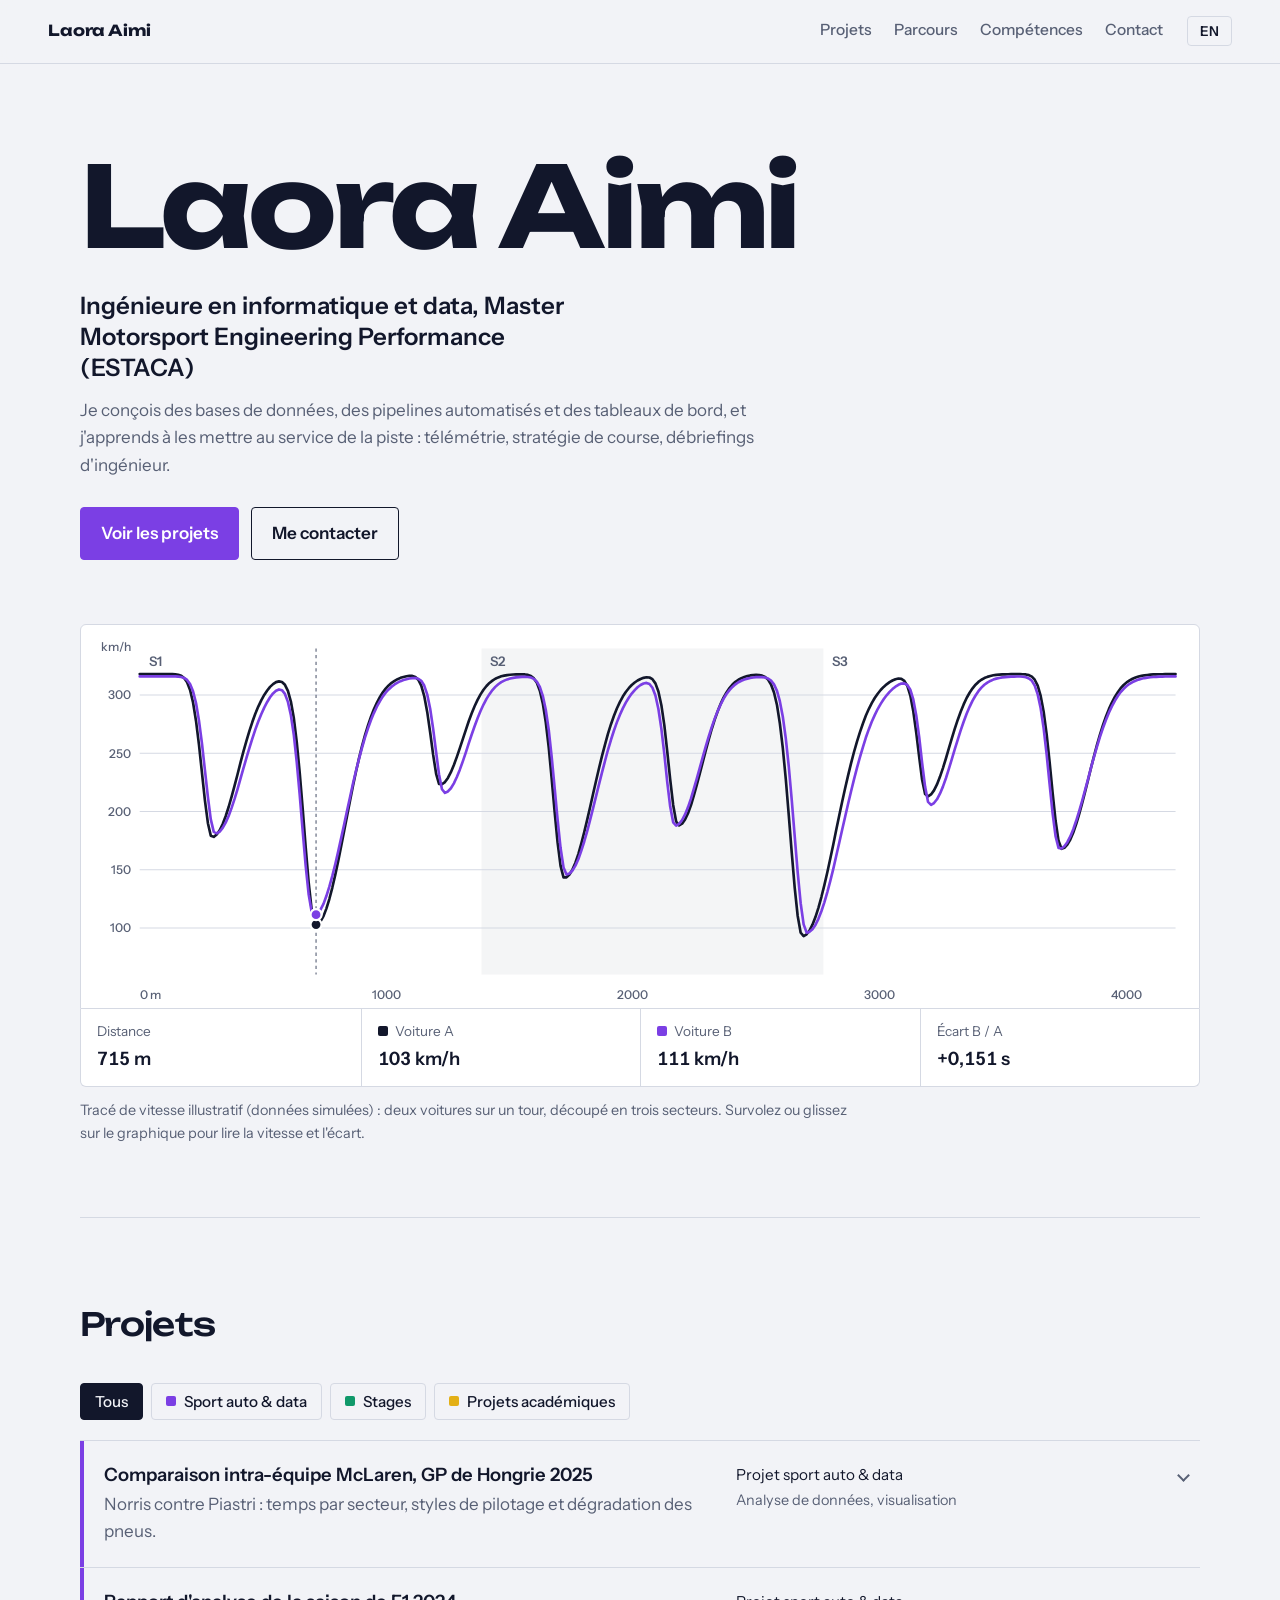
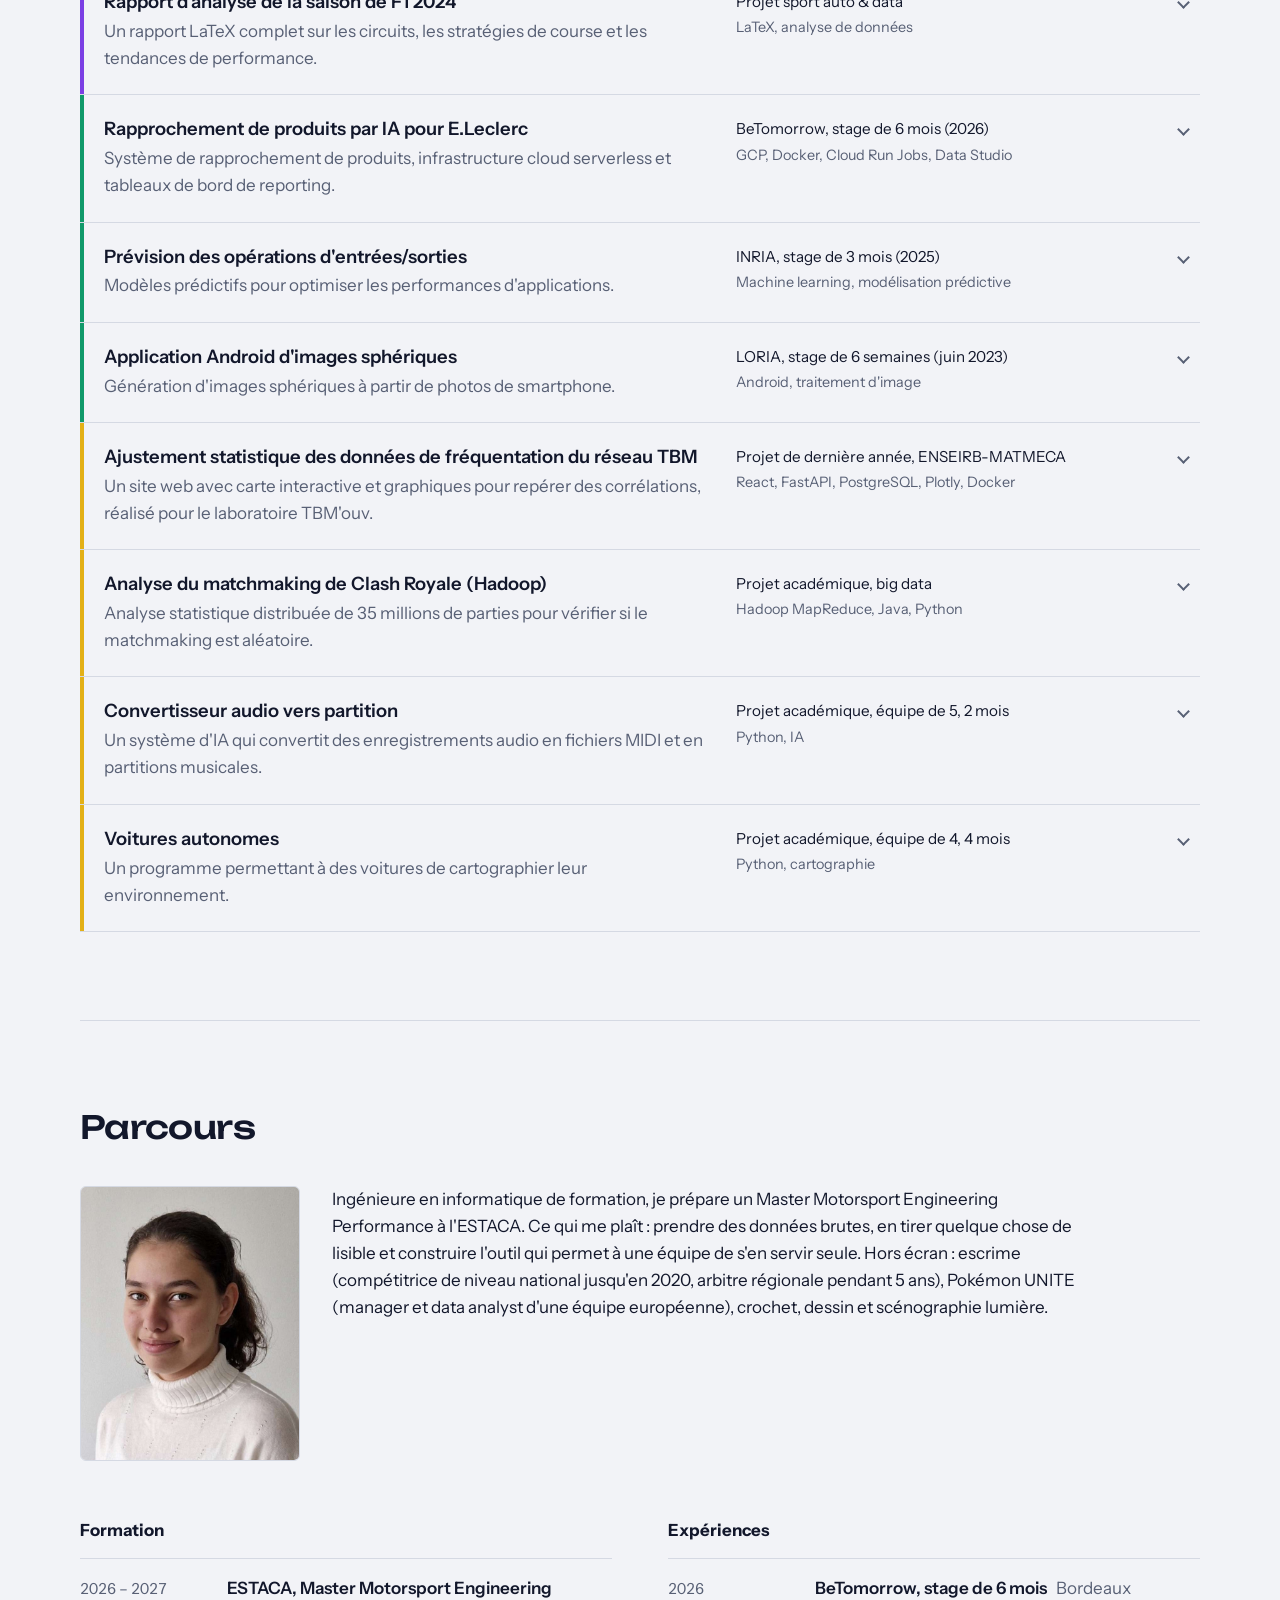
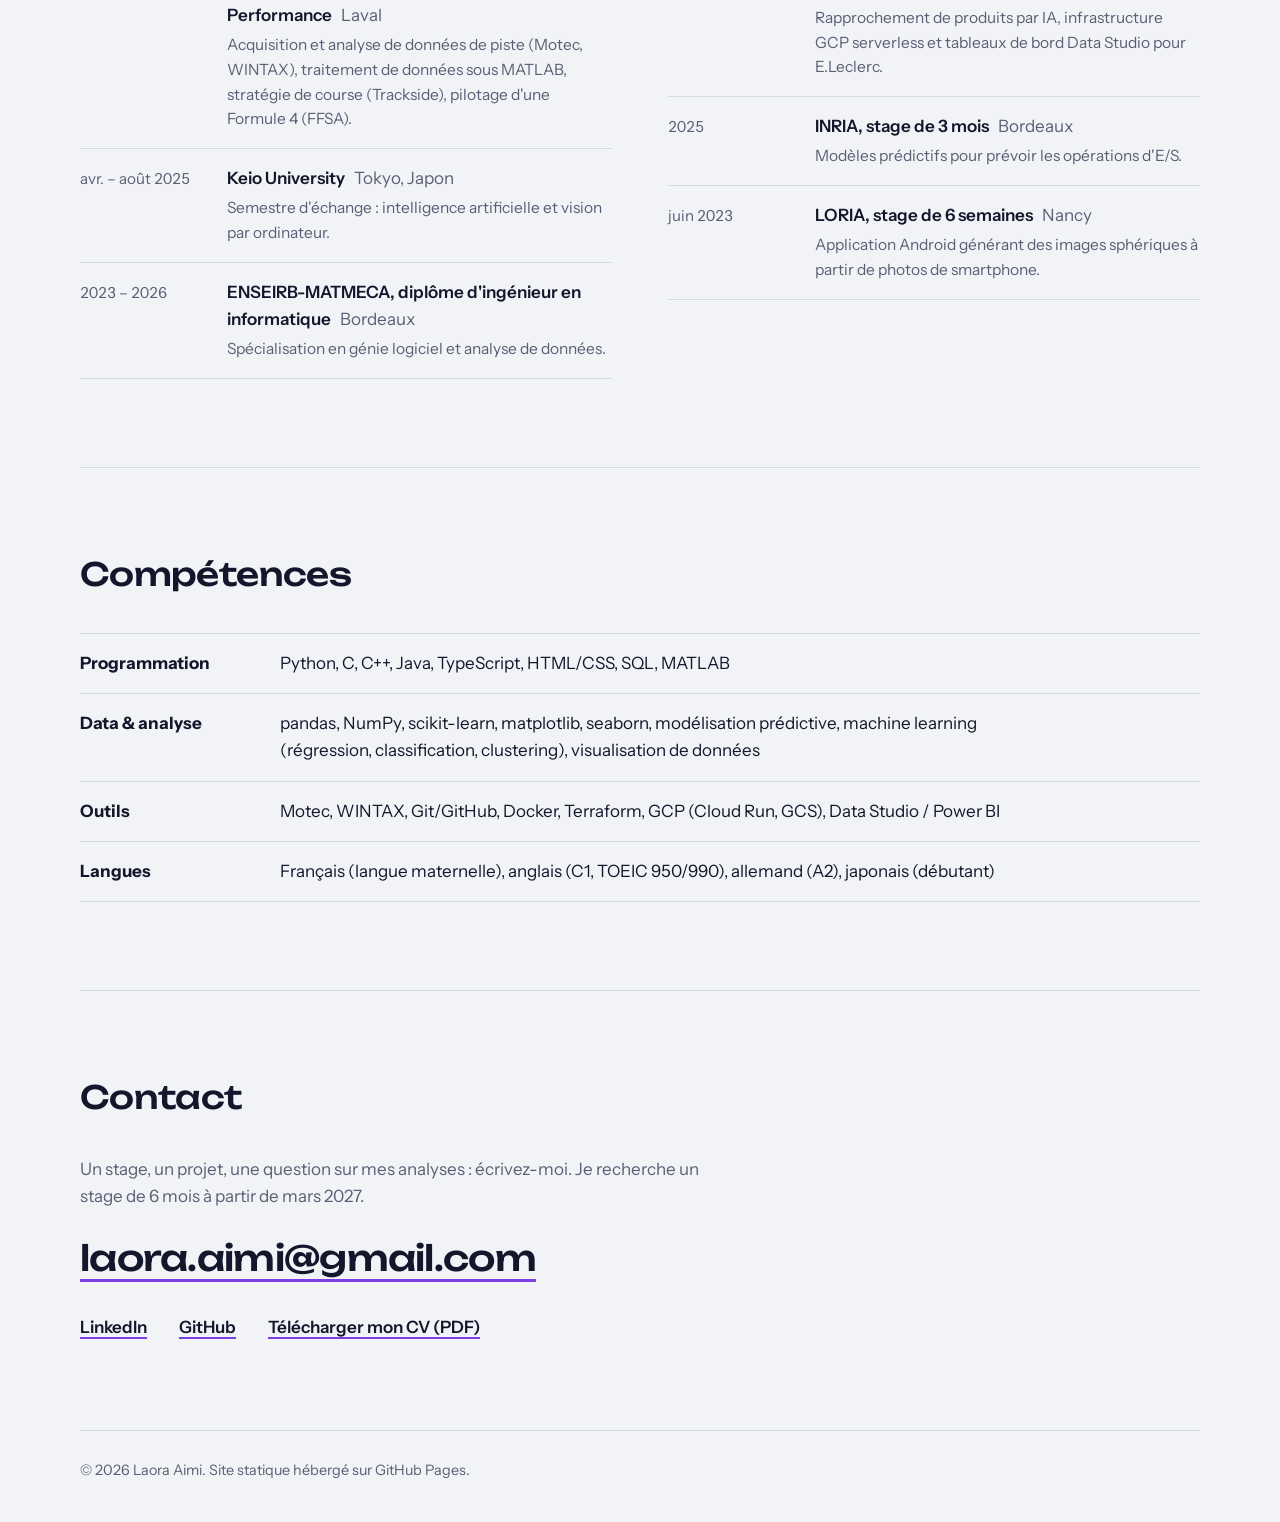
==== index.html @ 5597dd6e "initial commit" ====
<!DOCTYPE html>
<html lang="fr">
<head>
  <meta charset="utf-8">
  <meta name="viewport" content="width=device-width, initial-scale=1">
  <title>Laora Aimi | Portfolio</title>
  <meta name="description" content="Portfolio de Laora Aimi, ingénieure en informatique et data, Master Motorsport Engineering Performance à l'ESTACA.">
  <meta name="color-scheme" content="light dark">
  <link rel="icon" href="data:image/svg+xml,%3Csvg xmlns='http://www.w3.org/2000/svg' viewBox='0 0 64 64'%3E%3Crect width='64' height='64' fill='%237B3FE4'/%3E%3Cpath d='M8 44 L22 44 L30 20 L42 50 L56 18' fill='none' stroke='white' stroke-width='6' stroke-linejoin='round' stroke-linecap='round'/%3E%3C/svg%3E">
  <link rel="preconnect" href="https://fonts.googleapis.com">
  <link rel="preconnect" href="https://fonts.gstatic.com" crossorigin>
  <link href="https://fonts.googleapis.com/css2?family=Instrument+Sans:wght@400;500;600;700&family=Unbounded:wght@500;700&display=swap" rel="stylesheet">
  <link rel="stylesheet" href="style.css">
</head>
<body id="top">
  <a class="skip" href="#projets" data-en="Skip to projects">Aller aux projets</a>

  <header class="bar">
    <a class="brand" href="#top">Laora Aimi</a>
    <nav aria-label="Navigation principale">
      <a href="#projets" data-en="Projects">Projets</a>
      <a href="#parcours" data-en="Background">Parcours</a>
      <a href="#competences" data-en="Skills">Compétences</a>
      <a href="#contact">Contact</a>
    </nav>
    <button class="lang" id="lang" type="button" aria-label="Switch to English">EN</button>
  </header>

  <main>
    <!-- ================= HERO ================= -->
    <section class="hero wrap">
      <h1>Laora Aimi</h1>
      <p class="role"
         data-en="Computer science and data engineer, MSc Motorsport Engineering Performance (ESTACA)">Ingénieure en informatique et data, Master Motorsport Engineering Performance (ESTACA)</p>
      <p class="lead"
         data-en="I build databases, automated pipelines and dashboards, and I'm learning to put them to work trackside: telemetry, race strategy, engineering debriefs.">Je conçois des bases de données, des pipelines automatisés et des tableaux de bord, et j'apprends à les mettre au service de la piste : télémétrie, stratégie de course, débriefings d'ingénieur.</p>
      <p class="actions">
        <a class="btn primary" href="#projets" data-en="See projects">Voir les projets</a>
        <a class="btn" href="#contact" data-en="Get in touch">Me contacter</a>
      </p>

      <figure class="trace">
        <div class="trace-frame" id="trace" aria-hidden="true"></div>
        <p class="sr-only"
           data-en="Illustrative chart of the speed of two cars over one lap, with simulated data.">Graphique illustratif de la vitesse de deux voitures sur un tour, avec des données simulées.</p>
        <div class="readout" id="readout">
          <div><span class="k" data-en="Distance">Distance</span><span class="v" id="r-dist">–</span></div>
          <div><span class="k"><i class="sw a"></i><span data-en="Car A">Voiture A</span></span><span class="v" id="r-a">–</span></div>
          <div><span class="k"><i class="sw b"></i><span data-en="Car B">Voiture B</span></span><span class="v" id="r-b">–</span></div>
          <div><span class="k" data-en="Gap B to A">Écart B / A</span><span class="v" id="r-d">–</span></div>
        </div>
        <figcaption
          data-en="Illustrative speed trace (simulated data): two cars over one lap, split into three sectors. Hover or drag across the chart to read speed and gap.">Tracé de vitesse illustratif (données simulées) : deux voitures sur un tour, découpé en trois secteurs. Survolez ou glissez sur le graphique pour lire la vitesse et l'écart.</figcaption>
      </figure>
    </section>

    <!-- ================= PROJETS ================= -->
    <section class="sec wrap" id="projets">
      <h2 data-en="Projects">Projets</h2>

      <div class="filters" role="group" aria-label="Filtrer les projets">
        <button type="button" class="chip" data-filter="all" aria-pressed="true" data-en="All">Tous</button>
        <button type="button" class="chip" data-filter="motorsport" aria-pressed="false" style="--cat:var(--purple)"><i class="sw"></i><span data-en="Motorsport &amp; data">Sport auto &amp; data</span></button>
        <button type="button" class="chip" data-filter="pro" aria-pressed="false" style="--cat:var(--green)"><i class="sw"></i><span data-en="Internships">Stages</span></button>
        <button type="button" class="chip" data-filter="academic" aria-pressed="false" style="--cat:var(--yellow)"><i class="sw"></i><span data-en="Academic projects">Projets académiques</span></button>
      </div>

      <div class="projects" id="projects">

        <!-- Sport auto & data -->
        <details class="proj" data-cat="motorsport">
          <summary>
            <span class="main">
              <strong data-en="McLaren intra-team comparison, 2025 Hungarian GP">Comparaison intra-équipe McLaren, GP de Hongrie 2025</strong>
              <span class="blurb" data-en="Norris vs Piastri: sector times, driving styles and tyre degradation.">Norris contre Piastri : temps par secteur, styles de pilotage et dégradation des pneus.</span>
            </span>
            <span class="meta">
              <span data-en="Motorsport &amp; data project">Projet sport auto &amp; data</span>
              <span class="tags" data-en="Data analysis, visualisation">Analyse de données, visualisation</span>
            </span>
          </summary>
          <div class="detail">
            <ul>
              <li data-en="Stint modelling.">Modélisation des relais (stints).</li>
              <li data-en="Strategy visualisations in the style of an engineering debrief.">Visualisations stratégiques dans le style d'un débriefing d'ingénieurs.</li>
            </ul>
          </div>
        </details>

        <details class="proj" data-cat="motorsport">
          <summary>
            <span class="main">
              <strong data-en="2024 Formula 1 season analysis report">Rapport d'analyse de la saison de F1 2024</strong>
              <span class="blurb" data-en="A full LaTeX report on circuits, race strategies and performance trends.">Un rapport LaTeX complet sur les circuits, les stratégies de course et les tendances de performance.</span>
            </span>
            <span class="meta">
              <span data-en="Motorsport &amp; data project">Projet sport auto &amp; data</span>
              <span class="tags">LaTeX<span data-en=", data analysis">, analyse de données</span></span>
            </span>
          </summary>
          <div class="detail">
            <ul>
              <li data-en="Circuit analysis, race strategies and performance trends.">Analyse des circuits, stratégies de course et tendances de performance.</li>
              <li data-en="Professional formatting and consistent data presentation.">Mise en forme professionnelle et présentation homogène des données.</li>
            </ul>
            <p><a class="link" href="https://github.com/Laoraa/F1_Data_Analysis" target="_blank" rel="noopener" data-en="View the GitHub repository">Voir le dépôt GitHub</a></p>
          </div>
        </details>

        <!-- Stages -->
        <details class="proj" data-cat="pro">
          <summary>
            <span class="main">
              <strong data-en="AI product matching for E.Leclerc">Rapprochement de produits par IA pour E.Leclerc</strong>
              <span class="blurb" data-en="Product matching system, serverless cloud infrastructure and reporting dashboards.">Système de rapprochement de produits, infrastructure cloud serverless et tableaux de bord de reporting.</span>
            </span>
            <span class="meta">
              <span data-en="BeTomorrow, 6-month internship (2026)">BeTomorrow, stage de 6 mois (2026)</span>
              <span class="tags">GCP, Docker, Cloud Run Jobs, Data Studio</span>
            </span>
          </summary>
          <div class="detail">
            <ul>
              <li data-en="Development of an AI-powered product matching system.">Développement d'un système de rapprochement de produits par IA.</li>
              <li data-en="Serverless infrastructure on GCP (Docker, Cloud Run Jobs) giving the client full autonomy.">Infrastructure serverless sur GCP (Docker, Cloud Run Jobs) offrant au client une autonomie complète.</li>
              <li data-en="Interactive Data Studio dashboards for client reporting.">Tableaux de bord Data Studio interactifs pour le reporting client.</li>
            </ul>
          </div>
        </details>

        <details class="proj" data-cat="pro">
          <summary>
            <span class="main">
              <strong data-en="I/O operations forecasting">Prévision des opérations d'entrées/sorties</strong>
              <span class="blurb" data-en="Predictive models to optimise application performance.">Modèles prédictifs pour optimiser les performances d'applications.</span>
            </span>
            <span class="meta">
              <span data-en="INRIA, 3-month internship (2025)">INRIA, stage de 3 mois (2025)</span>
              <span class="tags" data-en="Machine learning, predictive modelling">Machine learning, modélisation prédictive</span>
            </span>
          </summary>
          <div class="detail">
            <ul>
              <li data-en="Predictive models forecasting the I/O operations of applications.">Modèles prédictifs anticipant les opérations d'E/S des applications.</li>
              <li data-en="Better prediction accuracy and application efficiency.">Amélioration de la précision des prédictions et de l'efficacité des applications.</li>
            </ul>
          </div>
        </details>

        <details class="proj" data-cat="pro">
          <summary>
            <span class="main">
              <strong data-en="Android app for spherical images">Application Android d'images sphériques</strong>
              <span class="blurb" data-en="Generating spherical images from smartphone photos.">Génération d'images sphériques à partir de photos de smartphone.</span>
            </span>
            <span class="meta">
              <span data-en="LORIA, 6-week internship (June 2023)">LORIA, stage de 6 semaines (juin 2023)</span>
              <span class="tags" data-en="Android, image processing">Android, traitement d'image</span>
            </span>
          </summary>
          <div class="detail">
            <ul>
              <li data-en="Image processing and mobile UI design.">Traitement d'image et conception de l'interface mobile.</li>
            </ul>
          </div>
        </details>

        <!-- Projets académiques -->
        <details class="proj" data-cat="academic">
          <summary>
            <span class="main">
              <strong data-en="Statistical adjustment of TBM ridership data">Ajustement statistique des données de fréquentation du réseau TBM</strong>
              <span class="blurb" data-en="A website with an interactive map and charts to spot correlations, built for the TBM'ouv lab.">Un site web avec carte interactive et graphiques pour repérer des corrélations, réalisé pour le laboratoire TBM'ouv.</span>
            </span>
            <span class="meta">
              <span data-en="Final-year project, ENSEIRB-MATMECA">Projet de dernière année, ENSEIRB-MATMECA</span>
              <span class="tags" data-en="React, FastAPI, PostgreSQL, Plotly, Docker">React, FastAPI, PostgreSQL, Plotly, Docker</span>
            </span>
          </summary>
          <div class="detail">
            <ul>
              <li data-en="Statistical adjustment of the ridership data of the TBM network.">Ajustement statistique des données de fréquentation du réseau TBM.</li>
              <li data-en="Website with an interactive map and charts to identify correlations.">Site web avec carte interactive et graphiques pour identifier des corrélations.</li>
              <li data-en="Project carried out for the TBM'ouv lab.">Projet réalisé pour le laboratoire TBM'ouv.</li>
            </ul>
            <p><a class="link" href="tbmouv.html" data-en="Read the case study, with slides and screenshots">Lire l'étude de cas, avec diapositives et captures d'écran</a></p>
          </div>
        </details>

        <details class="proj" data-cat="academic">
          <summary>
            <span class="main">
              <strong data-en="Clash Royale matchmaking analysis (Hadoop)">Analyse du matchmaking de Clash Royale (Hadoop)</strong>
              <span class="blurb" data-en="Distributed statistical analysis of 35 million games to check whether matchmaking is random.">Analyse statistique distribuée de 35 millions de parties pour vérifier si le matchmaking est aléatoire.</span>
            </span>
            <span class="meta">
              <span data-en="Academic project, big data">Projet académique, big data</span>
              <span class="tags">Hadoop MapReduce, Java, Python</span>
            </span>
          </summary>
          <div class="detail">
            <ul>
              <li data-en="Observed frequencies compared with theoretical ones, to test the randomness of matchmaking.">Comparaison des fréquences observées et théoriques pour tester le caractère aléatoire du matchmaking.</li>
              <li data-en="Hadoop MapReduce jobs written in Java and run on a cluster.">Traitements Hadoop MapReduce écrits en Java et exécutés sur un cluster.</li>
              <li data-en="Python scripts for the analysis and visualisations, and benchmarks on datasets from 100,000 to 35 million games.">Scripts Python pour l'analyse et les visualisations, et benchmarks sur des jeux de données de 100 000 à 35 millions de parties.</li>
            </ul>
            <p><a class="link" href="https://github.com/jules-maulard/clash-royale-analytics" target="_blank" rel="noopener" data-en="View the GitHub repository">Voir le dépôt GitHub</a></p>
          </div>
        </details>

        <details class="proj" data-cat="academic">
          <summary>
            <span class="main">
              <strong data-en="Audio-to-score converter">Convertisseur audio vers partition</strong>
              <span class="blurb" data-en="An AI system turning audio recordings into MIDI files and musical scores.">Un système d'IA qui convertit des enregistrements audio en fichiers MIDI et en partitions musicales.</span>
            </span>
            <span class="meta">
              <span data-en="Academic project, team of 5, 2 months">Projet académique, équipe de 5, 2 mois</span>
              <span class="tags" data-en="Python, AI">Python, IA</span>
            </span>
          </summary>
          <div class="detail">
            <ul>
              <li data-en="Developed in Python within a team of 5.">Développé en Python au sein d'une équipe de 5.</li>
            </ul>
            <p><a class="link" href="https://github.com/ClutchKoenig/Keio_Music_Transcription" target="_blank" rel="noopener" data-en="View the GitHub repository">Voir le dépôt GitHub</a></p>
          </div>
        </details>

        <details class="proj" data-cat="academic">
          <summary>
            <span class="main">
              <strong data-en="Autonomous cars">Voitures autonomes</strong>
              <span class="blurb" data-en="A program that lets cars map their environment.">Un programme permettant à des voitures de cartographier leur environnement.</span>
            </span>
            <span class="meta">
              <span data-en="Academic project, team of 4, 4 months">Projet académique, équipe de 4, 4 mois</span>
              <span class="tags" data-en="Python, mapping">Python, cartographie</span>
            </span>
          </summary>
          <div class="detail">
            <ul>
              <li data-en="Project manager for a team of 4.">Cheffe de projet d'une équipe de 4.</li>
              <li data-en="Developed in Python.">Développé en Python.</li>
            </ul>
          </div>
        </details>
      </div>
    </section>

    <!-- ================= PARCOURS ================= -->
    <section class="sec wrap" id="parcours">
      <h2 data-en="Background">Parcours</h2>

      <div class="about">
        <figure class="portrait">
          <img src="assets/photo.jpg" alt="Portrait de Laora Aimi" width="320" height="400" onerror="this.closest('figure').hidden=true">
        </figure>
        <p data-en="I trained as a computer science engineer and I'm now preparing an MSc in Motorsport Engineering Performance at ESTACA. What I enjoy: taking raw data, turning it into something readable, and building the tool that lets a team use it on its own. Away from the screen: fencing (national-level competitor until 2020, regional referee for 5 years), Pokémon UNITE (manager and data analyst of a European team), crochet, drawing and lighting design.">Ingénieure en informatique de formation, je prépare un Master Motorsport Engineering Performance à l'ESTACA. Ce qui me plaît : prendre des données brutes, en tirer quelque chose de lisible et construire l'outil qui permet à une équipe de s'en servir seule. Hors écran : escrime (compétitrice de niveau national jusqu'en 2020, arbitre régionale pendant 5 ans), Pokémon UNITE (manager et data analyst d'une équipe européenne), crochet, dessin et scénographie lumière.</p>
      </div>

      <div class="cols">
        <div>
          <h3 data-en="Education">Formation</h3>
          <ol class="timeline">
            <li>
              <span class="when">2026 – 2027</span>
              <div>
                <strong data-en="ESTACA, MSc Motorsport Engineering Performance">ESTACA, Master Motorsport Engineering Performance</strong>
                <span class="where">Laval</span>
                <p data-en="Track data acquisition and analysis (Motec, WINTAX), data processing in MATLAB, race strategy (Trackside), driving a Formula 4 (FFSA).">Acquisition et analyse de données de piste (Motec, WINTAX), traitement de données sous MATLAB, stratégie de course (Trackside), pilotage d'une Formule 4 (FFSA).</p>
              </div>
            </li>
            <li>
              <span class="when" data-en="Apr – Aug 2025">avr. – août 2025</span>
              <div>
                <strong>Keio University</strong>
                <span class="where" data-en="Tokyo, Japan">Tokyo, Japon</span>
                <p data-en="Exchange semester: machine intelligence and computer vision.">Semestre d'échange : intelligence artificielle et vision par ordinateur.</p>
              </div>
            </li>
            <li>
              <span class="when">2023 – 2026</span>
              <div>
                <strong data-en="ENSEIRB-MATMECA, engineering degree in computer science">ENSEIRB-MATMECA, diplôme d'ingénieur en informatique</strong>
                <span class="where">Bordeaux</span>
                <p data-en="Specialisation in software engineering and data analysis.">Spécialisation en génie logiciel et analyse de données.</p>
              </div>
            </li>
          </ol>
        </div>

        <div>
          <h3 data-en="Experience">Expériences</h3>
          <ol class="timeline">
            <li>
              <span class="when">2026</span>
              <div>
                <strong data-en="BeTomorrow, 6-month internship">BeTomorrow, stage de 6 mois</strong>
                <span class="where">Bordeaux</span>
                <p data-en="AI product matching, serverless GCP infrastructure and Data Studio dashboards for E.Leclerc.">Rapprochement de produits par IA, infrastructure GCP serverless et tableaux de bord Data Studio pour E.Leclerc.</p>
              </div>
            </li>
            <li>
              <span class="when">2025</span>
              <div>
                <strong data-en="INRIA, 3-month internship">INRIA, stage de 3 mois</strong>
                <span class="where">Bordeaux</span>
                <p data-en="Predictive models to forecast I/O operations.">Modèles prédictifs pour prévoir les opérations d'E/S.</p>
              </div>
            </li>
            <li>
              <span class="when" data-en="June 2023">juin 2023</span>
              <div>
                <strong data-en="LORIA, 6-week internship">LORIA, stage de 6 semaines</strong>
                <span class="where">Nancy</span>
                <p data-en="Android app generating spherical images from smartphone photos.">Application Android générant des images sphériques à partir de photos de smartphone.</p>
              </div>
            </li>
          </ol>
        </div>
      </div>
    </section>

    <!-- ================= COMPÉTENCES ================= -->
    <section class="sec wrap" id="competences">
      <h2 data-en="Skills">Compétences</h2>
      <dl class="specs">
        <div>
          <dt data-en="Programming">Programmation</dt>
          <dd>Python, C, C++, Java, TypeScript, HTML/CSS, SQL, MATLAB</dd>
        </div>
        <div>
          <dt data-en="Data &amp; analysis">Data &amp; analyse</dt>
          <dd data-en="pandas, NumPy, scikit-learn, matplotlib, seaborn, predictive modelling, machine learning (regression, classification, clustering), data visualisation">pandas, NumPy, scikit-learn, matplotlib, seaborn, modélisation prédictive, machine learning (régression, classification, clustering), visualisation de données</dd>
        </div>
        <div>
          <dt data-en="Tools">Outils</dt>
          <dd>Motec, WINTAX, Git/GitHub, Docker, Terraform, GCP (Cloud Run, GCS), Data Studio / Power BI</dd>
        </div>
        <div>
          <dt data-en="Languages">Langues</dt>
          <dd data-en="French (native), English (C1, TOEIC 950/990), German (A2), Japanese (beginner)">Français (langue maternelle), anglais (C1, TOEIC 950/990), allemand (A2), japonais (débutant)</dd>
        </div>
      </dl>
    </section>

    <!-- ================= CONTACT ================= -->
    <section class="sec wrap contact" id="contact">
      <h2>Contact</h2>
      <p class="contact-lead"
         data-en="An internship, a project, a question about my analyses: write to me. I'm looking for a 6-month internship starting March 2027.">Un stage, un projet, une question sur mes analyses : écrivez-moi. Je recherche un stage de 6 mois à partir de mars 2027.</p>
      <p><a class="mail" href="mailto:laora.aimi@gmail.com">laora.aimi@gmail.com</a></p>
      <ul class="links">
        <li><a class="link" href="https://linkedin.com/in/laora-aimi" target="_blank" rel="noopener">LinkedIn</a></li>
        <li><a class="link" href="https://github.com/Laoraa" target="_blank" rel="noopener">GitHub</a></li>
        <li><a class="link" href="assets/CV_Laora_Aimi.pdf" data-en="Download my CV (PDF)">Télécharger mon CV (PDF)</a></li>
      </ul>
    </section>
  </main>

  <footer class="wrap foot">
    <span data-en="© 2026 Laora Aimi. Static site hosted on GitHub Pages.">© 2026 Laora Aimi. Site statique hébergé sur GitHub Pages.</span>
  </footer>

  <script src="script.js"></script>
</body>
</html>
---- style.css ----
/* ==========================================================
   Portfolio Laora Aimi
   Palette : papier technique froid + couleurs des écrans de chronométrage
   (violet = meilleur temps, vert = record personnel, jaune = secteur plus lent)
   ========================================================== */

:root {
  --bg: #F2F3F7;
  --surface: #FFFFFF;
  --ink: #12172B;
  --muted: #586075;
  --line: #D5D9E3;
  --purple: #7B3FE4;
  --green: #10996A;
  --yellow: #E3B016;
  --on-purple: #FFFFFF;
  --trace-a: #12172B;
  --trace-b: #7B3FE4;
  --sector-tint: rgba(18, 23, 43, 0.045);

  --display: "Unbounded", "Arial Black", system-ui, sans-serif;
  --body: "Instrument Sans", system-ui, -apple-system, "Segoe UI", Roboto, sans-serif;
}

@media (prefers-color-scheme: dark) {
  :root {
    --bg: #0F1322;
    --surface: #171C30;
    --ink: #EEF0F8;
    --muted: #A0A8C0;
    --line: #2B3252;
    --purple: #A98BFF;
    --green: #3DCB98;
    --yellow: #F0C43B;
    --on-purple: #0F1322;
    --trace-a: #EEF0F8;
    --trace-b: #A98BFF;
    --sector-tint: rgba(238, 240, 248, 0.05);
  }
}

*, *::before, *::after { box-sizing: border-box; }

html { scroll-padding-top: 76px; }
@media (prefers-reduced-motion: no-preference) {
  html { scroll-behavior: smooth; }
}

body {
  margin: 0;
  background: var(--bg);
  color: var(--ink);
  font-family: var(--body);
  font-size: 1.0625rem;
  line-height: 1.6;
  -webkit-font-smoothing: antialiased;
  text-rendering: optimizeLegibility;
}

h1, h2, h3, p, ul, ol, dl, dd, figure { margin: 0; padding: 0; }
ul, ol { list-style: none; }
a { color: inherit; }

:focus-visible {
  outline: 3px solid var(--purple);
  outline-offset: 3px;
  border-radius: 2px;
}

.wrap {
  width: min(1120px, 100% - clamp(40px, 10vw, 96px));
  margin-inline: auto;
}

.sr-only {
  position: absolute; width: 1px; height: 1px; padding: 0; margin: -1px;
  overflow: hidden; clip: rect(0, 0, 0, 0); white-space: nowrap; border: 0;
}

.skip {
  position: absolute; left: 12px; top: -60px; z-index: 20;
  background: var(--ink); color: var(--bg); padding: 10px 14px; border-radius: 4px;
}
.skip:focus { top: 12px; }

/* ---------- Barre du haut ---------- */
.bar {
  position: sticky; top: 0; z-index: 10;
  display: flex; align-items: center; gap: 24px;
  padding: 14px clamp(20px, 5vw, 48px);
  background: var(--bg);
  background: color-mix(in srgb, var(--bg) 90%, transparent);
  backdrop-filter: blur(8px);
  border-bottom: 1px solid var(--line);
}
.brand {
  font-family: var(--display); font-weight: 700; font-size: 0.95rem;
  text-decoration: none; letter-spacing: -0.01em; margin-right: auto;
}
.bar nav { display: flex; flex-wrap: wrap; gap: 4px 22px; }
.bar nav a {
  text-decoration: none; font-weight: 500; font-size: 0.97rem; color: var(--muted);
  padding: 4px 0; border-bottom: 2px solid transparent;
}
.bar nav a:hover { color: var(--ink); border-bottom-color: var(--purple); }
.lang {
  font: 600 0.85rem var(--body); color: var(--ink); background: transparent;
  border: 1px solid var(--line); border-radius: 4px; padding: 6px 12px; cursor: pointer;
}
.lang:hover { border-color: var(--purple); }

@media (max-width: 640px) {
  .bar { flex-wrap: wrap; gap: 8px 16px; }
  .bar nav { order: 3; width: 100%; }
}

/* ---------- Hero ---------- */
.hero { padding-block: clamp(40px, 8vw, 88px) clamp(40px, 6vw, 72px); }
.hero h1 {
  font-family: var(--display); font-weight: 700;
  font-size: clamp(2.7rem, 9.2vw, 7rem);
  line-height: 0.98; letter-spacing: -0.035em;
}
.role {
  margin-top: clamp(18px, 3vw, 28px);
  font-size: clamp(1.15rem, 2.4vw, 1.5rem); font-weight: 600; line-height: 1.3;
  max-width: 34ch;
}
.lead { margin-top: 14px; max-width: 62ch; color: var(--muted); }
.actions { margin-top: 28px; display: flex; flex-wrap: wrap; gap: 12px; }

.btn {
  display: inline-block; text-decoration: none; font-weight: 600;
  padding: 12px 20px; border-radius: 4px;
  border: 1.5px solid var(--ink); color: var(--ink);
}
.btn:hover { background: var(--ink); color: var(--bg); }
.btn.primary { background: var(--purple); border-color: var(--purple); color: var(--on-purple); }
.btn.primary:hover { filter: brightness(1.08); background: var(--purple); color: var(--on-purple); }

/* ---------- Télémétrie ---------- */
.trace { margin-top: clamp(36px, 6vw, 64px); }
.trace-frame {
  background: var(--surface);
  border: 1px solid var(--line);
  border-radius: 6px 6px 0 0;
  padding: 8px 8px 0;
}
.trace-frame svg {
  display: block; width: 100%; height: auto;
  touch-action: pan-y; cursor: crosshair;
}
.trace .grid { stroke: var(--line); stroke-width: 1; }
.trace .axis-text { fill: var(--muted); font: 500 11px var(--body); }
.trace .sector-text { fill: var(--muted); font: 600 12px var(--body); }
.trace .sector-bg { fill: var(--sector-tint); }
.trace .line { fill: none; stroke-width: 2.4; stroke-linejoin: round; stroke-linecap: round; }
.trace .line.a { stroke: var(--trace-a); }
.trace .line.b { stroke: var(--trace-b); }
.trace .cursor { stroke: var(--muted); stroke-width: 1; stroke-dasharray: 3 3; }
.trace .dot.a { fill: var(--trace-a); }
.trace .dot.b { fill: var(--trace-b); }
.trace .dot { stroke: var(--surface); stroke-width: 2; }

/* Tracé dessiné une seule fois au chargement */
.trace .line { stroke-dasharray: 1; stroke-dashoffset: 1; }
.trace.drawn .line { stroke-dashoffset: 0; transition: stroke-dashoffset 2.4s cubic-bezier(.5, 0, .2, 1); }
.trace.drawn .line.b { transition-delay: 0.25s; }
@media (prefers-reduced-motion: reduce) {
  .trace .line { stroke-dashoffset: 0; transition: none !important; }
}

.readout {
  display: grid; grid-template-columns: repeat(4, 1fr);
  background: var(--surface);
  border: 1px solid var(--line); border-top: 0;
  border-radius: 0 0 6px 6px;
}
.readout > div { padding: 12px 16px; display: flex; flex-direction: column; gap: 2px; }
.readout > div + div { border-left: 1px solid var(--line); }
.readout .k { font-size: 0.85rem; color: var(--muted); display: flex; align-items: center; gap: 7px; }
.readout .v { font-weight: 600; font-size: 1.15rem; font-variant-numeric: tabular-nums; }
.sw { display: inline-block; width: 10px; height: 10px; border-radius: 2px; flex: none; }
.sw.a { background: var(--trace-a); }
.sw.b { background: var(--trace-b); }
.trace figcaption { margin-top: 12px; font-size: 0.9rem; color: var(--muted); max-width: 78ch; }

@media (max-width: 640px) {
  .readout { grid-template-columns: 1fr 1fr; }
  .readout > div:nth-child(3) { border-left: 0; }
  .readout > div:nth-child(n+3) { border-top: 1px solid var(--line); }
}

/* ---------- Sections ---------- */
.sec { padding-block: clamp(48px, 7vw, 88px); border-top: 1px solid var(--line); }
h2 {
  font-family: var(--display); font-weight: 500;
  font-size: clamp(1.45rem, 3.2vw, 2rem); letter-spacing: -0.02em; line-height: 1.15;
  margin-bottom: clamp(24px, 4vw, 40px);
}
h3 { font-size: 1.05rem; font-weight: 700; margin-bottom: 14px; }

/* ---------- Projets (feuille de chronométrage) ---------- */
.filters { display: flex; flex-wrap: wrap; gap: 8px; margin-bottom: 20px; }
.chip {
  display: inline-flex; align-items: center; gap: 8px;
  font: 500 0.95rem var(--body); color: var(--ink);
  background: transparent; border: 1px solid var(--line); border-radius: 4px;
  padding: 8px 14px; cursor: pointer;
}
.chip .sw { background: var(--cat); }
.chip:hover { border-color: var(--ink); }
.chip[aria-pressed="true"] { background: var(--ink); color: var(--bg); border-color: var(--ink); }

.projects { border-bottom: 1px solid var(--line); }
.proj { position: relative; border-top: 1px solid var(--line); }
.proj::before { content: ""; position: absolute; inset: 0 auto 0 0; width: 4px; background: var(--cat); }
.proj[data-cat="motorsport"] { --cat: var(--purple); }
.proj[data-cat="pro"] { --cat: var(--green); }
.proj[data-cat="academic"] { --cat: var(--yellow); }
.proj[hidden] { display: none; }

.proj summary {
  list-style: none; cursor: pointer;
  display: grid; grid-template-columns: minmax(0, 1.5fr) minmax(0, 1fr) 20px;
  gap: 8px 32px; align-items: start;
  padding: 22px 12px 22px 24px;
}
.proj summary::-webkit-details-marker { display: none; }
.proj summary:hover { background: var(--surface); }
.proj summary::after {
  content: ""; grid-column: 3; grid-row: 1; justify-self: end; margin-top: 8px;
  width: 9px; height: 9px;
  border-right: 2px solid var(--muted); border-bottom: 2px solid var(--muted);
  transform: rotate(45deg); transition: transform 0.2s ease;
}
.proj[open] summary::after { transform: rotate(-135deg); margin-top: 12px; }

.proj .main { display: flex; flex-direction: column; gap: 4px; }
.proj .main strong { font-size: 1.15rem; font-weight: 600; line-height: 1.3; }
.proj .blurb { color: var(--muted); max-width: 60ch; }
.proj .meta { display: flex; flex-direction: column; gap: 2px; font-size: 0.95rem; }
.proj .tags { color: var(--muted); font-size: 0.9rem; }

.proj .detail { padding: 0 24px 24px 24px; max-width: 70ch; }
.proj .detail ul { display: grid; gap: 6px; }
.proj .detail li { position: relative; padding-left: 18px; }
.proj .detail li::before {
  content: ""; position: absolute; left: 0; top: 0.72em;
  width: 8px; height: 2px; background: var(--cat);
}
.proj .detail p { margin-top: 14px; }

@media (max-width: 760px) {
  .proj summary { grid-template-columns: minmax(0, 1fr) 20px; padding-left: 20px; }
  .proj .meta { grid-column: 1; grid-row: 2; }
  .proj summary::after { grid-row: 1; }
}

/* ---------- Liens ---------- */
.link {
  color: var(--ink); font-weight: 600;
  text-decoration: underline; text-decoration-color: var(--purple);
  text-decoration-thickness: 2px; text-underline-offset: 4px;
}
.link:hover { color: var(--purple); }

/* ---------- Parcours ---------- */
.about {
  display: grid; grid-template-columns: auto minmax(0, 1fr); gap: 32px;
  align-items: start; margin-bottom: clamp(36px, 5vw, 56px);
}
.about:has(.portrait[hidden]) { grid-template-columns: minmax(0, 1fr); }
.about p { max-width: 68ch; }
.portrait { width: clamp(150px, 20vw, 220px); }
.portrait img {
  display: block; width: 100%; height: auto; aspect-ratio: 4 / 5;
  object-fit: cover; border-radius: 6px; border: 1px solid var(--line);
}
@media (max-width: 640px) {
  .about { grid-template-columns: 1fr; }
}

.cols { display: grid; grid-template-columns: repeat(2, minmax(0, 1fr)); gap: 40px 56px; }
@media (max-width: 860px) { .cols { grid-template-columns: 1fr; } }

.timeline li {
  display: grid; grid-template-columns: 8.2rem minmax(0, 1fr); gap: 16px;
  padding: 16px 0; border-top: 1px solid var(--line);
}
.timeline li:last-child { border-bottom: 1px solid var(--line); }
.timeline .when { color: var(--muted); font-size: 0.95rem; font-variant-numeric: tabular-nums; padding-top: 2px; }
.timeline strong { font-weight: 600; }
.timeline .where { color: var(--muted); margin-left: 6px; }
.timeline p { margin-top: 4px; color: var(--muted); font-size: 0.97rem; }
@media (max-width: 520px) {
  .timeline li { grid-template-columns: 1fr; gap: 2px; }
}

/* ---------- Compétences ---------- */
.specs > div {
  display: grid; grid-template-columns: 11rem minmax(0, 1fr); gap: 8px 24px;
  padding: 16px 0; border-top: 1px solid var(--line);
}
.specs > div:last-child { border-bottom: 1px solid var(--line); }
.specs dt { font-weight: 700; }
.specs dd { max-width: 70ch; }
@media (max-width: 640px) { .specs > div { grid-template-columns: 1fr; gap: 2px; } }

/* ---------- Contact ---------- */
.contact-lead { max-width: 58ch; color: var(--muted); }
.mail {
  display: inline-block; margin-top: 20px;
  font-family: var(--display); font-weight: 500;
  font-size: clamp(1.15rem, 3.6vw, 2.2rem); letter-spacing: -0.02em;
  text-decoration: underline; text-decoration-color: var(--purple);
  text-decoration-thickness: 3px; text-underline-offset: 8px;
  overflow-wrap: anywhere;
}
.mail:hover { color: var(--purple); }
.links { margin-top: 28px; display: flex; flex-wrap: wrap; gap: 12px 32px; }

.foot {
  padding-block: 28px 40px; border-top: 1px solid var(--line);
  color: var(--muted); font-size: 0.9rem;
}

/* ==========================================================
   Page d'étude de cas (tbmouv.html)
   ========================================================== */
.case-head { padding-block: clamp(36px, 6vw, 72px) clamp(36px, 5vw, 64px); }
.crumb { margin-bottom: 18px; font-size: 0.95rem; }
.case-title {
  font-family: var(--display); font-weight: 500;
  font-size: clamp(1.7rem, 4.6vw, 3rem); line-height: 1.12; letter-spacing: -0.03em;
  max-width: 24ch;
}
.case-head .lead { margin-top: 20px; max-width: 64ch; }

.facts {
  margin-top: 32px;
  display: grid; grid-template-columns: repeat(auto-fit, minmax(210px, 1fr)); gap: 0;
  border-top: 1px solid var(--line); border-bottom: 1px solid var(--line);
}
.facts > div { padding: 16px 20px 16px 0; }
.facts dt { font-size: 0.88rem; color: var(--muted); }
.facts dd { font-weight: 600; margin-top: 2px; }

.prose { max-width: 72ch; }
.prose p + p, .prose p + ul, .prose ul + p, .prose ul + h3, .prose p + h3 { margin-top: 16px; }
.prose h3 { margin-top: 36px; }
.prose > h3:first-child { margin-top: 0; }

.plain { display: grid; gap: 8px; }
.plain li { position: relative; padding-left: 20px; }
.plain li::before {
  content: ""; position: absolute; left: 0; top: 0.72em;
  width: 9px; height: 2px; background: var(--purple);
}

.sec > h3 { margin-top: 40px; }
.sec > h3:first-of-type { margin-top: 0; }

.shot { margin-block: 20px 28px; }
.shot a { display: block; }
.shot img {
  display: block; width: 100%; height: auto;
  background: #fff; border: 1px solid var(--line); border-radius: 6px;
}
.shot a:hover img { border-color: var(--purple); }
.shot figcaption { margin-top: 10px; font-size: 0.93rem; color: var(--muted); max-width: 72ch; }

.pair { display: grid; grid-template-columns: repeat(2, minmax(0, 1fr)); gap: 8px 28px; align-items: start; }
@media (max-width: 860px) { .pair { grid-template-columns: 1fr; } }

.sec .prose + .shot { margin-top: 32px; }
.sec .shot + .prose { margin-top: 12px; }
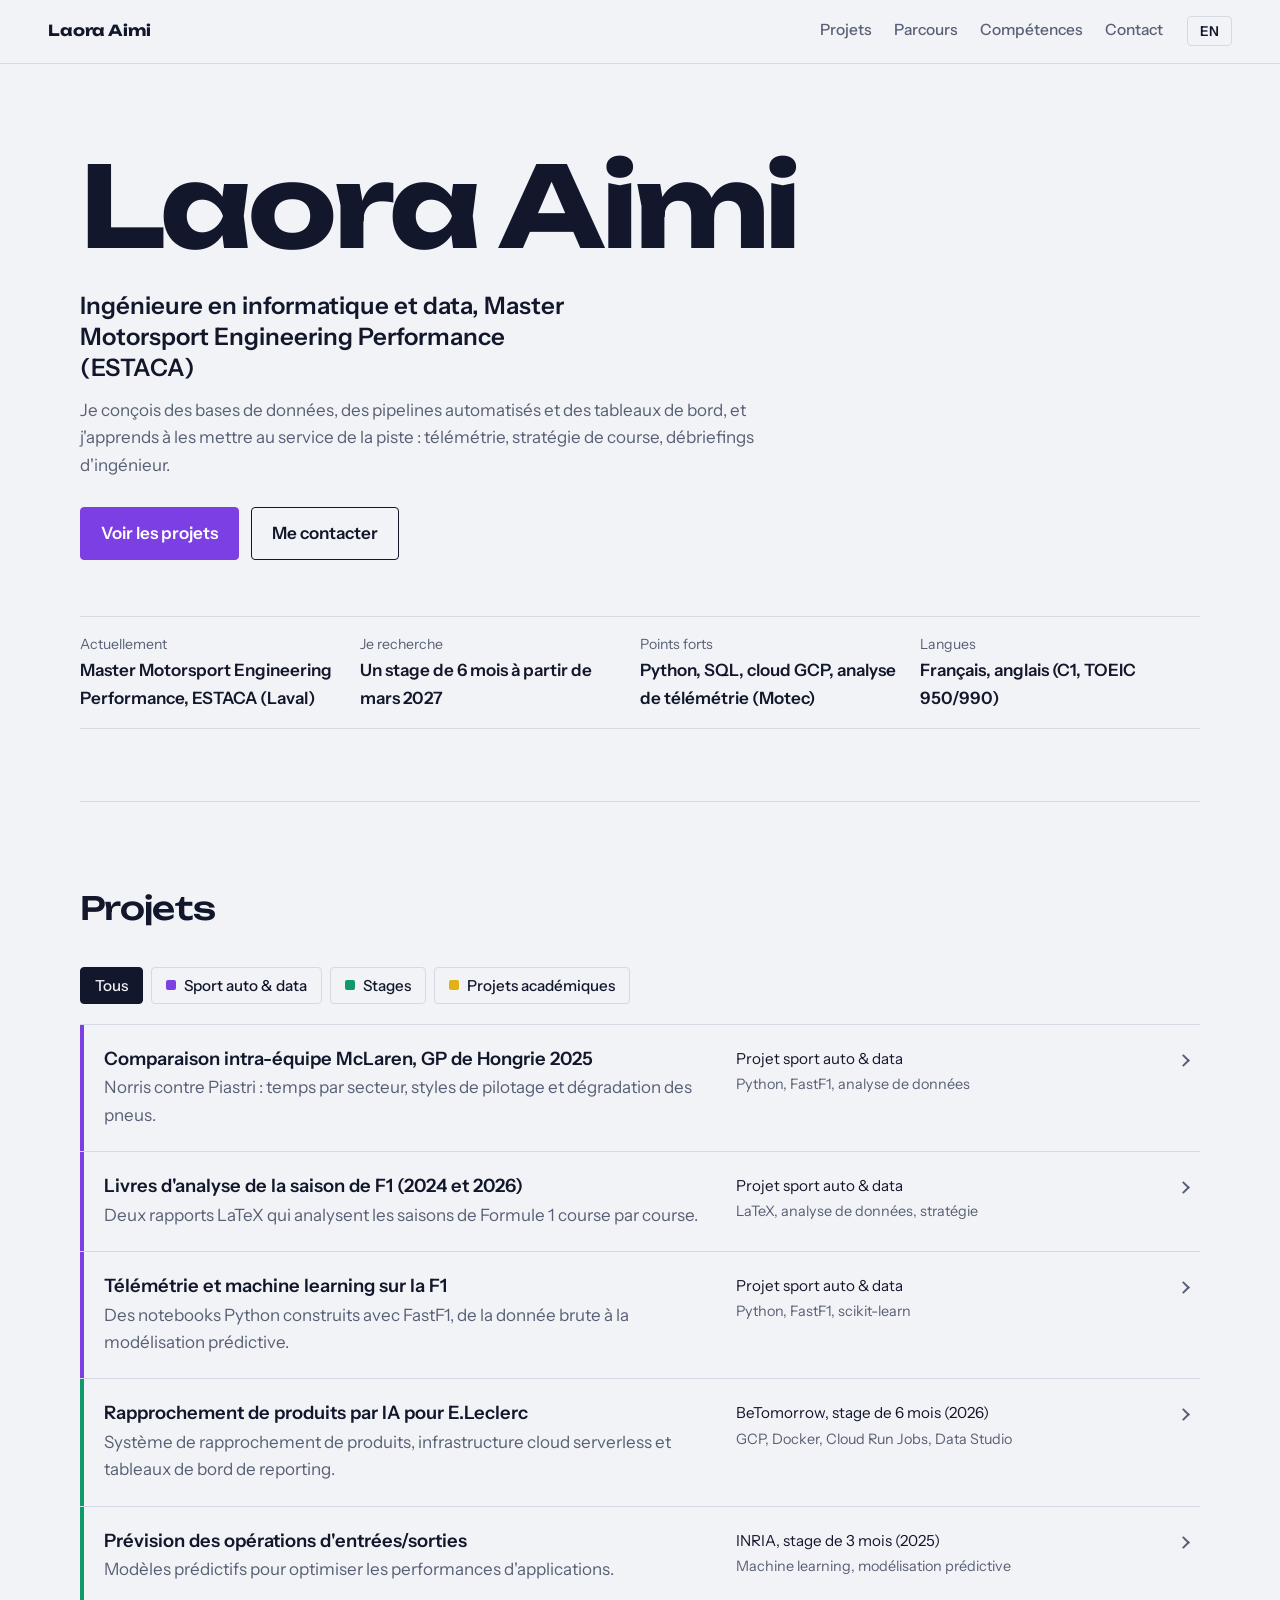
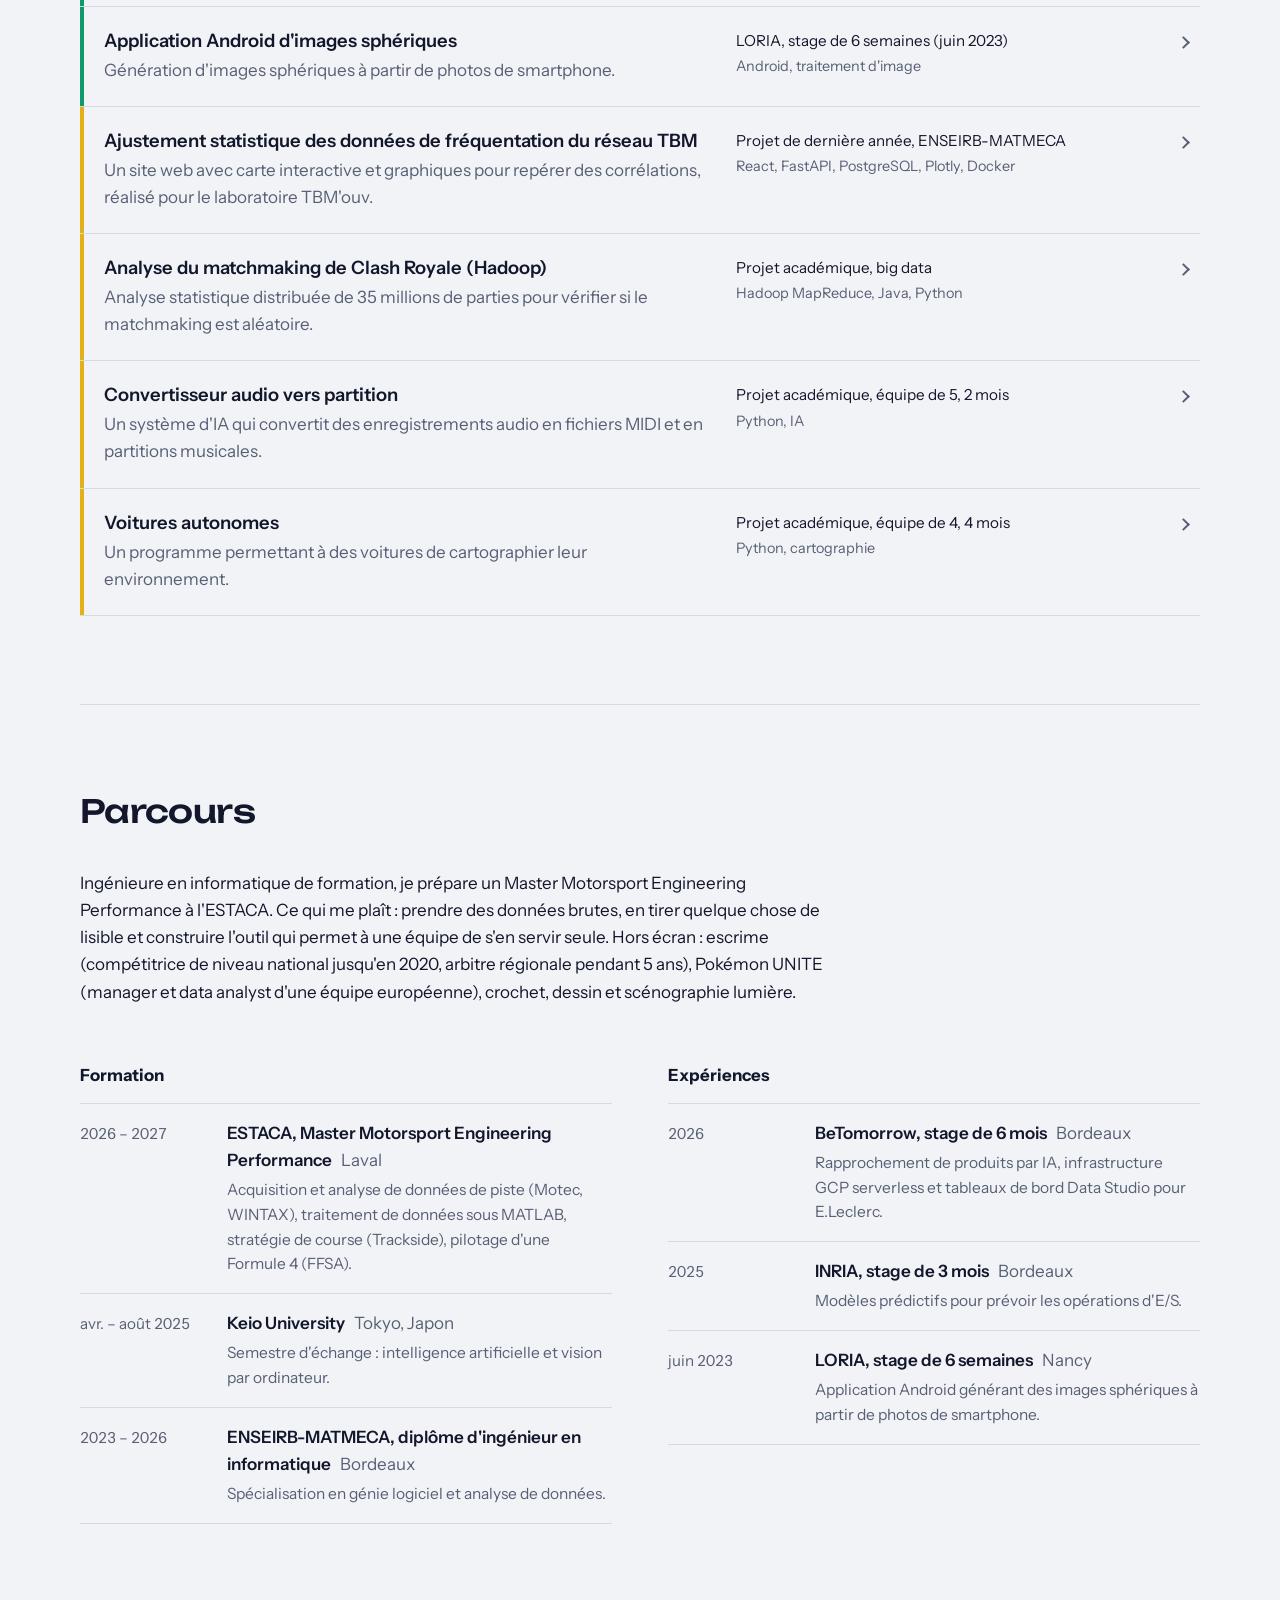
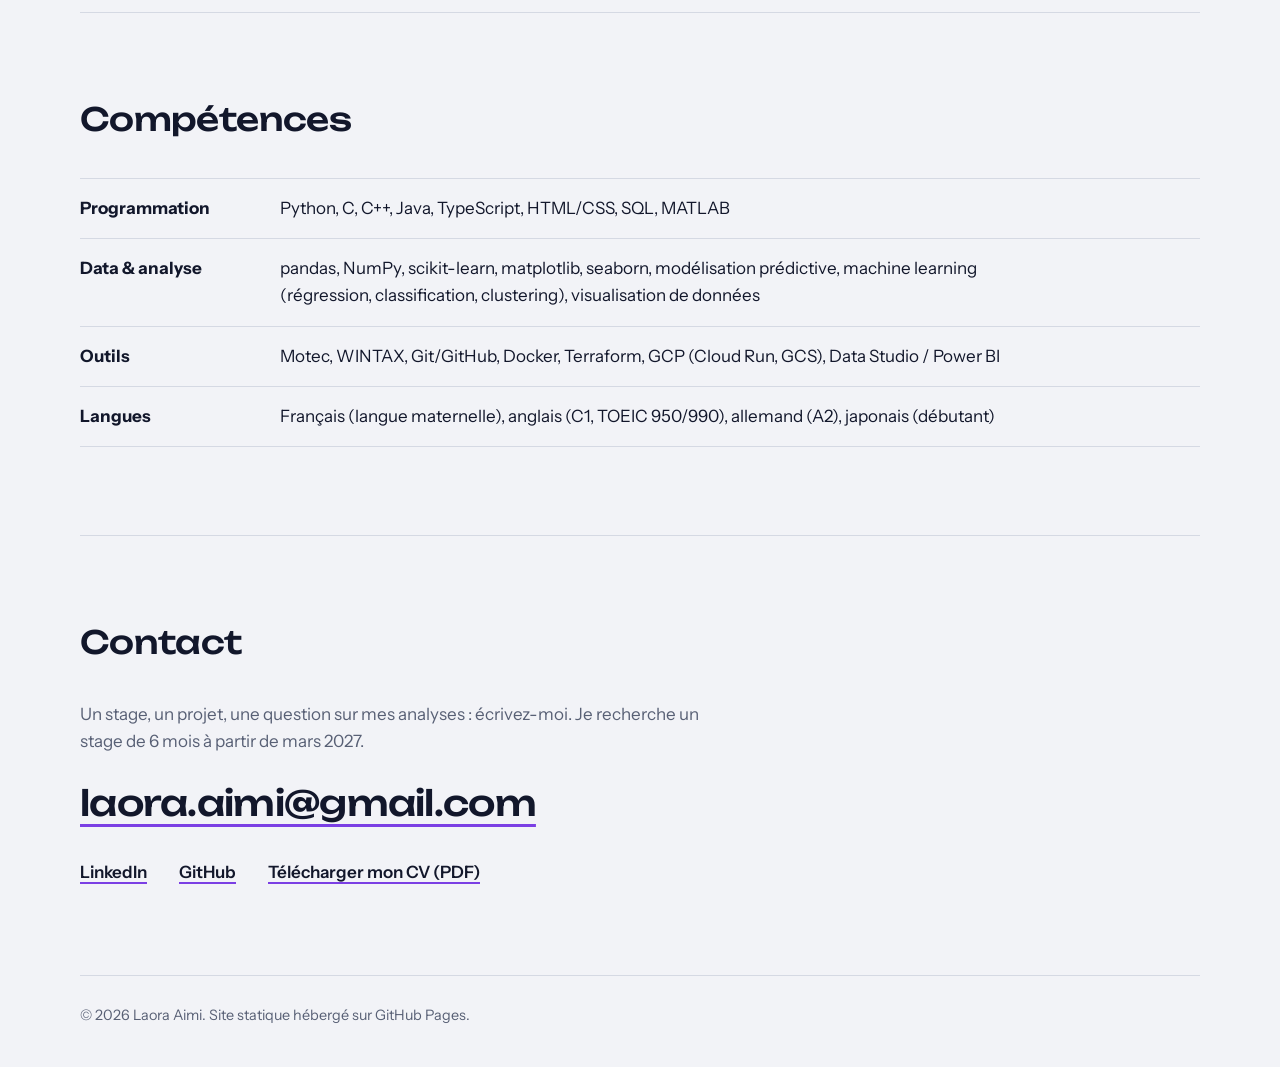
==== commit 3f929b13: "one page each project" ====
--- a/index.html
+++ b/index.html
@@ -13,7 +13,7 @@
   <link rel="stylesheet" href="style.css">
 </head>
 <body id="top">
-  <a class="skip" href="#projets" data-en="Skip to projects">Aller aux projets</a>
+  <a class="skip" href="#contenu" data-en="Skip to content">Aller au contenu</a>
 
   <header class="bar">
     <a class="brand" href="#top">Laora Aimi</a>
@@ -26,32 +26,32 @@
     <button class="lang" id="lang" type="button" aria-label="Switch to English">EN</button>
   </header>
 
-  <main>
-    <!-- ================= HERO ================= -->
+  <main id="contenu">
+    <!-- ================= ACCUEIL ================= -->
     <section class="hero wrap">
-      <h1>Laora Aimi</h1>
-      <p class="role"
-         data-en="Computer science and data engineer, MSc Motorsport Engineering Performance (ESTACA)">Ingénieure en informatique et data, Master Motorsport Engineering Performance (ESTACA)</p>
-      <p class="lead"
-         data-en="I build databases, automated pipelines and dashboards, and I'm learning to put them to work trackside: telemetry, race strategy, engineering debriefs.">Je conçois des bases de données, des pipelines automatisés et des tableaux de bord, et j'apprends à les mettre au service de la piste : télémétrie, stratégie de course, débriefings d'ingénieur.</p>
-      <p class="actions">
-        <a class="btn primary" href="#projets" data-en="See projects">Voir les projets</a>
-        <a class="btn" href="#contact" data-en="Get in touch">Me contacter</a>
-      </p>
-
-      <figure class="trace">
-        <div class="trace-frame" id="trace" aria-hidden="true"></div>
-        <p class="sr-only"
-           data-en="Illustrative chart of the speed of two cars over one lap, with simulated data.">Graphique illustratif de la vitesse de deux voitures sur un tour, avec des données simulées.</p>
-        <div class="readout" id="readout">
-          <div><span class="k" data-en="Distance">Distance</span><span class="v" id="r-dist">–</span></div>
-          <div><span class="k"><i class="sw a"></i><span data-en="Car A">Voiture A</span></span><span class="v" id="r-a">–</span></div>
-          <div><span class="k"><i class="sw b"></i><span data-en="Car B">Voiture B</span></span><span class="v" id="r-b">–</span></div>
-          <div><span class="k" data-en="Gap B to A">Écart B / A</span><span class="v" id="r-d">–</span></div>
-        </div>
-        <figcaption
-          data-en="Illustrative speed trace (simulated data): two cars over one lap, split into three sectors. Hover or drag across the chart to read speed and gap.">Tracé de vitesse illustratif (données simulées) : deux voitures sur un tour, découpé en trois secteurs. Survolez ou glissez sur le graphique pour lire la vitesse et l'écart.</figcaption>
-      </figure>
+      <div class="hero-grid">
+        <div class="hero-text">
+          <h1>Laora Aimi</h1>
+          <p class="role"
+             data-en="Computer science and data engineer, MSc Motorsport Engineering Performance (ESTACA)">Ingénieure en informatique et data, Master Motorsport Engineering Performance (ESTACA)</p>
+          <p class="lead"
+             data-en="I build databases, automated pipelines and dashboards, and I'm learning to put them to work trackside: telemetry, race strategy, engineering debriefs.">Je conçois des bases de données, des pipelines automatisés et des tableaux de bord, et j'apprends à les mettre au service de la piste : télémétrie, stratégie de course, débriefings d'ingénieur.</p>
+          <p class="actions">
+            <a class="btn primary" href="#projets" data-en="See projects">Voir les projets</a>
+            <a class="btn" href="#contact" data-en="Get in touch">Me contacter</a>
+          </p>
+        </div>
+        <figure class="portrait">
+          <img src="assets/photo.jpg" alt="Portrait de Laora Aimi" width="320" height="400" onerror="this.closest('figure').hidden=true">
+        </figure>
+      </div>
+
+      <dl class="facts">
+        <div><dt data-en="Currently">Actuellement</dt><dd data-en="MSc Motorsport Engineering Performance, ESTACA (Laval)">Master Motorsport Engineering Performance, ESTACA (Laval)</dd></div>
+        <div><dt data-en="Looking for">Je recherche</dt><dd data-en="A 6-month internship starting March 2027">Un stage de 6 mois à partir de mars 2027</dd></div>
+        <div><dt data-en="Core skills">Points forts</dt><dd data-en="Python, SQL, GCP cloud, telemetry analysis (Motec)">Python, SQL, cloud GCP, analyse de télémétrie (Motec)</dd></div>
+        <div><dt data-en="Languages">Langues</dt><dd data-en="French, English (C1, TOEIC 950/990)">Français, anglais (C1, TOEIC 950/990)</dd></div>
+      </dl>
     </section>
 
     <!-- ================= PROJETS ================= -->
@@ -66,185 +66,106 @@
       </div>
 
       <div class="projects" id="projects">
-
-        <!-- Sport auto & data -->
-        <details class="proj" data-cat="motorsport">
-          <summary>
-            <span class="main">
-              <strong data-en="McLaren intra-team comparison, 2025 Hungarian GP">Comparaison intra-équipe McLaren, GP de Hongrie 2025</strong>
-              <span class="blurb" data-en="Norris vs Piastri: sector times, driving styles and tyre degradation.">Norris contre Piastri : temps par secteur, styles de pilotage et dégradation des pneus.</span>
-            </span>
-            <span class="meta">
-              <span data-en="Motorsport &amp; data project">Projet sport auto &amp; data</span>
-              <span class="tags" data-en="Data analysis, visualisation">Analyse de données, visualisation</span>
-            </span>
-          </summary>
-          <div class="detail">
-            <ul>
-              <li data-en="Stint modelling.">Modélisation des relais (stints).</li>
-              <li data-en="Strategy visualisations in the style of an engineering debrief.">Visualisations stratégiques dans le style d'un débriefing d'ingénieurs.</li>
-            </ul>
-          </div>
-        </details>
-
-        <details class="proj" data-cat="motorsport">
-          <summary>
-            <span class="main">
-              <strong data-en="2024 Formula 1 season analysis report">Rapport d'analyse de la saison de F1 2024</strong>
-              <span class="blurb" data-en="A full LaTeX report on circuits, race strategies and performance trends.">Un rapport LaTeX complet sur les circuits, les stratégies de course et les tendances de performance.</span>
-            </span>
-            <span class="meta">
-              <span data-en="Motorsport &amp; data project">Projet sport auto &amp; data</span>
-              <span class="tags">LaTeX<span data-en=", data analysis">, analyse de données</span></span>
-            </span>
-          </summary>
-          <div class="detail">
-            <ul>
-              <li data-en="Circuit analysis, race strategies and performance trends.">Analyse des circuits, stratégies de course et tendances de performance.</li>
-              <li data-en="Professional formatting and consistent data presentation.">Mise en forme professionnelle et présentation homogène des données.</li>
-            </ul>
-            <p><a class="link" href="https://github.com/Laoraa/F1_Data_Analysis" target="_blank" rel="noopener" data-en="View the GitHub repository">Voir le dépôt GitHub</a></p>
-          </div>
-        </details>
-
-        <!-- Stages -->
-        <details class="proj" data-cat="pro">
-          <summary>
-            <span class="main">
-              <strong data-en="AI product matching for E.Leclerc">Rapprochement de produits par IA pour E.Leclerc</strong>
-              <span class="blurb" data-en="Product matching system, serverless cloud infrastructure and reporting dashboards.">Système de rapprochement de produits, infrastructure cloud serverless et tableaux de bord de reporting.</span>
-            </span>
-            <span class="meta">
-              <span data-en="BeTomorrow, 6-month internship (2026)">BeTomorrow, stage de 6 mois (2026)</span>
-              <span class="tags">GCP, Docker, Cloud Run Jobs, Data Studio</span>
-            </span>
-          </summary>
-          <div class="detail">
-            <ul>
-              <li data-en="Development of an AI-powered product matching system.">Développement d'un système de rapprochement de produits par IA.</li>
-              <li data-en="Serverless infrastructure on GCP (Docker, Cloud Run Jobs) giving the client full autonomy.">Infrastructure serverless sur GCP (Docker, Cloud Run Jobs) offrant au client une autonomie complète.</li>
-              <li data-en="Interactive Data Studio dashboards for client reporting.">Tableaux de bord Data Studio interactifs pour le reporting client.</li>
-            </ul>
-          </div>
-        </details>
-
-        <details class="proj" data-cat="pro">
-          <summary>
-            <span class="main">
-              <strong data-en="I/O operations forecasting">Prévision des opérations d'entrées/sorties</strong>
-              <span class="blurb" data-en="Predictive models to optimise application performance.">Modèles prédictifs pour optimiser les performances d'applications.</span>
-            </span>
-            <span class="meta">
-              <span data-en="INRIA, 3-month internship (2025)">INRIA, stage de 3 mois (2025)</span>
-              <span class="tags" data-en="Machine learning, predictive modelling">Machine learning, modélisation prédictive</span>
-            </span>
-          </summary>
-          <div class="detail">
-            <ul>
-              <li data-en="Predictive models forecasting the I/O operations of applications.">Modèles prédictifs anticipant les opérations d'E/S des applications.</li>
-              <li data-en="Better prediction accuracy and application efficiency.">Amélioration de la précision des prédictions et de l'efficacité des applications.</li>
-            </ul>
-          </div>
-        </details>
-
-        <details class="proj" data-cat="pro">
-          <summary>
-            <span class="main">
-              <strong data-en="Android app for spherical images">Application Android d'images sphériques</strong>
-              <span class="blurb" data-en="Generating spherical images from smartphone photos.">Génération d'images sphériques à partir de photos de smartphone.</span>
-            </span>
-            <span class="meta">
-              <span data-en="LORIA, 6-week internship (June 2023)">LORIA, stage de 6 semaines (juin 2023)</span>
-              <span class="tags" data-en="Android, image processing">Android, traitement d'image</span>
-            </span>
-          </summary>
-          <div class="detail">
-            <ul>
-              <li data-en="Image processing and mobile UI design.">Traitement d'image et conception de l'interface mobile.</li>
-            </ul>
-          </div>
-        </details>
-
-        <!-- Projets académiques -->
-        <details class="proj" data-cat="academic">
-          <summary>
-            <span class="main">
-              <strong data-en="Statistical adjustment of TBM ridership data">Ajustement statistique des données de fréquentation du réseau TBM</strong>
-              <span class="blurb" data-en="A website with an interactive map and charts to spot correlations, built for the TBM'ouv lab.">Un site web avec carte interactive et graphiques pour repérer des corrélations, réalisé pour le laboratoire TBM'ouv.</span>
-            </span>
-            <span class="meta">
-              <span data-en="Final-year project, ENSEIRB-MATMECA">Projet de dernière année, ENSEIRB-MATMECA</span>
-              <span class="tags" data-en="React, FastAPI, PostgreSQL, Plotly, Docker">React, FastAPI, PostgreSQL, Plotly, Docker</span>
-            </span>
-          </summary>
-          <div class="detail">
-            <ul>
-              <li data-en="Statistical adjustment of the ridership data of the TBM network.">Ajustement statistique des données de fréquentation du réseau TBM.</li>
-              <li data-en="Website with an interactive map and charts to identify correlations.">Site web avec carte interactive et graphiques pour identifier des corrélations.</li>
-              <li data-en="Project carried out for the TBM'ouv lab.">Projet réalisé pour le laboratoire TBM'ouv.</li>
-            </ul>
-            <p><a class="link" href="tbmouv.html" data-en="Read the case study, with slides and screenshots">Lire l'étude de cas, avec diapositives et captures d'écran</a></p>
-          </div>
-        </details>
-
-        <details class="proj" data-cat="academic">
-          <summary>
-            <span class="main">
-              <strong data-en="Clash Royale matchmaking analysis (Hadoop)">Analyse du matchmaking de Clash Royale (Hadoop)</strong>
-              <span class="blurb" data-en="Distributed statistical analysis of 35 million games to check whether matchmaking is random.">Analyse statistique distribuée de 35 millions de parties pour vérifier si le matchmaking est aléatoire.</span>
-            </span>
-            <span class="meta">
-              <span data-en="Academic project, big data">Projet académique, big data</span>
-              <span class="tags">Hadoop MapReduce, Java, Python</span>
-            </span>
-          </summary>
-          <div class="detail">
-            <ul>
-              <li data-en="Observed frequencies compared with theoretical ones, to test the randomness of matchmaking.">Comparaison des fréquences observées et théoriques pour tester le caractère aléatoire du matchmaking.</li>
-              <li data-en="Hadoop MapReduce jobs written in Java and run on a cluster.">Traitements Hadoop MapReduce écrits en Java et exécutés sur un cluster.</li>
-              <li data-en="Python scripts for the analysis and visualisations, and benchmarks on datasets from 100,000 to 35 million games.">Scripts Python pour l'analyse et les visualisations, et benchmarks sur des jeux de données de 100 000 à 35 millions de parties.</li>
-            </ul>
-            <p><a class="link" href="https://github.com/jules-maulard/clash-royale-analytics" target="_blank" rel="noopener" data-en="View the GitHub repository">Voir le dépôt GitHub</a></p>
-          </div>
-        </details>
-
-        <details class="proj" data-cat="academic">
-          <summary>
-            <span class="main">
-              <strong data-en="Audio-to-score converter">Convertisseur audio vers partition</strong>
-              <span class="blurb" data-en="An AI system turning audio recordings into MIDI files and musical scores.">Un système d'IA qui convertit des enregistrements audio en fichiers MIDI et en partitions musicales.</span>
-            </span>
-            <span class="meta">
-              <span data-en="Academic project, team of 5, 2 months">Projet académique, équipe de 5, 2 mois</span>
-              <span class="tags" data-en="Python, AI">Python, IA</span>
-            </span>
-          </summary>
-          <div class="detail">
-            <ul>
-              <li data-en="Developed in Python within a team of 5.">Développé en Python au sein d'une équipe de 5.</li>
-            </ul>
-            <p><a class="link" href="https://github.com/ClutchKoenig/Keio_Music_Transcription" target="_blank" rel="noopener" data-en="View the GitHub repository">Voir le dépôt GitHub</a></p>
-          </div>
-        </details>
-
-        <details class="proj" data-cat="academic">
-          <summary>
-            <span class="main">
-              <strong data-en="Autonomous cars">Voitures autonomes</strong>
-              <span class="blurb" data-en="A program that lets cars map their environment.">Un programme permettant à des voitures de cartographier leur environnement.</span>
-            </span>
-            <span class="meta">
-              <span data-en="Academic project, team of 4, 4 months">Projet académique, équipe de 4, 4 mois</span>
-              <span class="tags" data-en="Python, mapping">Python, cartographie</span>
-            </span>
-          </summary>
-          <div class="detail">
-            <ul>
-              <li data-en="Project manager for a team of 4.">Cheffe de projet d'une équipe de 4.</li>
-              <li data-en="Developed in Python.">Développé en Python.</li>
-            </ul>
-          </div>
-        </details>
+        <a class="proj" data-cat="motorsport" href="projet-mclaren-hongrie.html">
+          <span class="main">
+            <strong class="name" data-en="McLaren intra-team comparison, 2025 Hungarian GP">Comparaison intra-équipe McLaren, GP de Hongrie 2025</strong>
+            <span class="blurb" data-en="Norris vs Piastri: sector times, driving styles and tyre degradation.">Norris contre Piastri : temps par secteur, styles de pilotage et dégradation des pneus.</span>
+          </span>
+          <span class="meta">
+            <span data-en="Motorsport &amp; data project">Projet sport auto &amp; data</span>
+            <span class="tags" data-en="Python, FastF1, data analysis">Python, FastF1, analyse de données</span>
+          </span>
+        </a>
+        <a class="proj" data-cat="motorsport" href="projet-livres-f1.html">
+          <span class="main">
+            <strong class="name" data-en="F1 season analysis books (2024 and 2026)">Livres d&#x27;analyse de la saison de F1 (2024 et 2026)</strong>
+            <span class="blurb" data-en="Two LaTeX reports analysing Formula 1 seasons race by race.">Deux rapports LaTeX qui analysent les saisons de Formule 1 course par course.</span>
+          </span>
+          <span class="meta">
+            <span data-en="Motorsport &amp; data project">Projet sport auto &amp; data</span>
+            <span class="tags" data-en="LaTeX, data analysis, strategy">LaTeX, analyse de données, stratégie</span>
+          </span>
+        </a>
+        <a class="proj" data-cat="motorsport" href="projet-telemetrie-ml-f1.html">
+          <span class="main">
+            <strong class="name" data-en="F1 telemetry and machine learning">Télémétrie et machine learning sur la F1</strong>
+            <span class="blurb" data-en="Python notebooks built with FastF1, from raw data to predictive modelling.">Des notebooks Python construits avec FastF1, de la donnée brute à la modélisation prédictive.</span>
+          </span>
+          <span class="meta">
+            <span data-en="Motorsport &amp; data project">Projet sport auto &amp; data</span>
+            <span class="tags" data-en="Python, FastF1, scikit-learn">Python, FastF1, scikit-learn</span>
+          </span>
+        </a>
+        <a class="proj" data-cat="pro" href="projet-betomorrow.html">
+          <span class="main">
+            <strong class="name" data-en="AI product matching for E.Leclerc">Rapprochement de produits par IA pour E.Leclerc</strong>
+            <span class="blurb" data-en="Product matching system, serverless cloud infrastructure and reporting dashboards.">Système de rapprochement de produits, infrastructure cloud serverless et tableaux de bord de reporting.</span>
+          </span>
+          <span class="meta">
+            <span data-en="BeTomorrow, 6-month internship (2026)">BeTomorrow, stage de 6 mois (2026)</span>
+            <span class="tags" data-en="GCP, Docker, Cloud Run Jobs, Data Studio">GCP, Docker, Cloud Run Jobs, Data Studio</span>
+          </span>
+        </a>
+        <a class="proj" data-cat="pro" href="projet-inria.html">
+          <span class="main">
+            <strong class="name" data-en="I/O operations forecasting">Prévision des opérations d&#x27;entrées/sorties</strong>
+            <span class="blurb" data-en="Predictive models to optimise application performance.">Modèles prédictifs pour optimiser les performances d&#x27;applications.</span>
+          </span>
+          <span class="meta">
+            <span data-en="INRIA, 3-month internship (2025)">INRIA, stage de 3 mois (2025)</span>
+            <span class="tags" data-en="Machine learning, predictive modelling">Machine learning, modélisation prédictive</span>
+          </span>
+        </a>
+        <a class="proj" data-cat="pro" href="projet-loria.html">
+          <span class="main">
+            <strong class="name" data-en="Android app for spherical images">Application Android d&#x27;images sphériques</strong>
+            <span class="blurb" data-en="Generating spherical images from smartphone photos.">Génération d&#x27;images sphériques à partir de photos de smartphone.</span>
+          </span>
+          <span class="meta">
+            <span data-en="LORIA, 6-week internship (June 2023)">LORIA, stage de 6 semaines (juin 2023)</span>
+            <span class="tags" data-en="Android, image processing">Android, traitement d&#x27;image</span>
+          </span>
+        </a>
+        <a class="proj" data-cat="academic" href="projet-tbmouv.html">
+          <span class="main">
+            <strong class="name" data-en="Statistical adjustment of TBM ridership data">Ajustement statistique des données de fréquentation du réseau TBM</strong>
+            <span class="blurb" data-en="A website with an interactive map and charts to spot correlations, built for the TBM&#x27;ouv lab.">Un site web avec carte interactive et graphiques pour repérer des corrélations, réalisé pour le laboratoire TBM&#x27;ouv.</span>
+          </span>
+          <span class="meta">
+            <span data-en="Final-year project, ENSEIRB-MATMECA">Projet de dernière année, ENSEIRB-MATMECA</span>
+            <span class="tags" data-en="React, FastAPI, PostgreSQL, Plotly, Docker">React, FastAPI, PostgreSQL, Plotly, Docker</span>
+          </span>
+        </a>
+        <a class="proj" data-cat="academic" href="projet-clash-royale.html">
+          <span class="main">
+            <strong class="name" data-en="Clash Royale matchmaking analysis (Hadoop)">Analyse du matchmaking de Clash Royale (Hadoop)</strong>
+            <span class="blurb" data-en="Distributed statistical analysis of 35 million games to check whether matchmaking is random.">Analyse statistique distribuée de 35 millions de parties pour vérifier si le matchmaking est aléatoire.</span>
+          </span>
+          <span class="meta">
+            <span data-en="Academic project, big data">Projet académique, big data</span>
+            <span class="tags" data-en="Hadoop MapReduce, Java, Python">Hadoop MapReduce, Java, Python</span>
+          </span>
+        </a>
+        <a class="proj" data-cat="academic" href="projet-audio-partition.html">
+          <span class="main">
+            <strong class="name" data-en="Audio-to-score converter">Convertisseur audio vers partition</strong>
+            <span class="blurb" data-en="An AI system turning audio recordings into MIDI files and musical scores.">Un système d&#x27;IA qui convertit des enregistrements audio en fichiers MIDI et en partitions musicales.</span>
+          </span>
+          <span class="meta">
+            <span data-en="Academic project, team of 5, 2 months">Projet académique, équipe de 5, 2 mois</span>
+            <span class="tags" data-en="Python, AI">Python, IA</span>
+          </span>
+        </a>
+        <a class="proj" data-cat="academic" href="projet-voitures-autonomes.html">
+          <span class="main">
+            <strong class="name" data-en="Autonomous cars">Voitures autonomes</strong>
+            <span class="blurb" data-en="A program that lets cars map their environment.">Un programme permettant à des voitures de cartographier leur environnement.</span>
+          </span>
+          <span class="meta">
+            <span data-en="Academic project, team of 4, 4 months">Projet académique, équipe de 4, 4 mois</span>
+            <span class="tags" data-en="Python, mapping">Python, cartographie</span>
+          </span>
+        </a>
       </div>
     </section>
 
@@ -253,9 +174,6 @@
       <h2 data-en="Background">Parcours</h2>
 
       <div class="about">
-        <figure class="portrait">
-          <img src="assets/photo.jpg" alt="Portrait de Laora Aimi" width="320" height="400" onerror="this.closest('figure').hidden=true">
-        </figure>
         <p data-en="I trained as a computer science engineer and I'm now preparing an MSc in Motorsport Engineering Performance at ESTACA. What I enjoy: taking raw data, turning it into something readable, and building the tool that lets a team use it on its own. Away from the screen: fencing (national-level competitor until 2020, regional referee for 5 years), Pokémon UNITE (manager and data analyst of a European team), crochet, drawing and lighting design.">Ingénieure en informatique de formation, je prépare un Master Motorsport Engineering Performance à l'ESTACA. Ce qui me plaît : prendre des données brutes, en tirer quelque chose de lisible et construire l'outil qui permet à une équipe de s'en servir seule. Hors écran : escrime (compétitrice de niveau national jusqu'en 2020, arbitre régionale pendant 5 ans), Pokémon UNITE (manager et data analyst d'une équipe européenne), crochet, dessin et scénographie lumière.</p>
       </div>
 
@@ -352,7 +270,7 @@
          data-en="An internship, a project, a question about my analyses: write to me. I'm looking for a 6-month internship starting March 2027.">Un stage, un projet, une question sur mes analyses : écrivez-moi. Je recherche un stage de 6 mois à partir de mars 2027.</p>
       <p><a class="mail" href="mailto:laora.aimi@gmail.com">laora.aimi@gmail.com</a></p>
       <ul class="links">
-        <li><a class="link" href="https://linkedin.com/in/laora-aimi" target="_blank" rel="noopener">LinkedIn</a></li>
+        <li><a class="link" href="https://www.linkedin.com/in/laora-aimi-493285253" target="_blank" rel="noopener">LinkedIn</a></li>
         <li><a class="link" href="https://github.com/Laoraa" target="_blank" rel="noopener">GitHub</a></li>
         <li><a class="link" href="assets/CV_Laora_Aimi.pdf" data-en="Download my CV (PDF)">Télécharger mon CV (PDF)</a></li>
       </ul>
@@ -365,4 +283,4 @@
 
   <script src="script.js"></script>
 </body>
-</html>+</html>
--- a/style.css
+++ b/style.css
@@ -116,6 +116,10 @@
 
 /* ---------- Hero ---------- */
 .hero { padding-block: clamp(40px, 8vw, 88px) clamp(40px, 6vw, 72px); }
+.hero-grid { display: grid; grid-template-columns: minmax(0, 1fr) auto; gap: 32px 48px; align-items: end; }
+.hero-grid:has(.portrait[hidden]) { grid-template-columns: minmax(0, 1fr); }
+@media (max-width: 760px) { .hero-grid { grid-template-columns: 1fr; } .hero-grid .portrait { order: -1; } }
+.hero .facts { margin-top: clamp(32px, 5vw, 56px); }
 .hero h1 {
   font-family: var(--display); font-weight: 700;
   font-size: clamp(2.7rem, 9.2vw, 7rem);
@@ -137,59 +141,6 @@
 .btn:hover { background: var(--ink); color: var(--bg); }
 .btn.primary { background: var(--purple); border-color: var(--purple); color: var(--on-purple); }
 .btn.primary:hover { filter: brightness(1.08); background: var(--purple); color: var(--on-purple); }
-
-/* ---------- Télémétrie ---------- */
-.trace { margin-top: clamp(36px, 6vw, 64px); }
-.trace-frame {
-  background: var(--surface);
-  border: 1px solid var(--line);
-  border-radius: 6px 6px 0 0;
-  padding: 8px 8px 0;
-}
-.trace-frame svg {
-  display: block; width: 100%; height: auto;
-  touch-action: pan-y; cursor: crosshair;
-}
-.trace .grid { stroke: var(--line); stroke-width: 1; }
-.trace .axis-text { fill: var(--muted); font: 500 11px var(--body); }
-.trace .sector-text { fill: var(--muted); font: 600 12px var(--body); }
-.trace .sector-bg { fill: var(--sector-tint); }
-.trace .line { fill: none; stroke-width: 2.4; stroke-linejoin: round; stroke-linecap: round; }
-.trace .line.a { stroke: var(--trace-a); }
-.trace .line.b { stroke: var(--trace-b); }
-.trace .cursor { stroke: var(--muted); stroke-width: 1; stroke-dasharray: 3 3; }
-.trace .dot.a { fill: var(--trace-a); }
-.trace .dot.b { fill: var(--trace-b); }
-.trace .dot { stroke: var(--surface); stroke-width: 2; }
-
-/* Tracé dessiné une seule fois au chargement */
-.trace .line { stroke-dasharray: 1; stroke-dashoffset: 1; }
-.trace.drawn .line { stroke-dashoffset: 0; transition: stroke-dashoffset 2.4s cubic-bezier(.5, 0, .2, 1); }
-.trace.drawn .line.b { transition-delay: 0.25s; }
-@media (prefers-reduced-motion: reduce) {
-  .trace .line { stroke-dashoffset: 0; transition: none !important; }
-}
-
-.readout {
-  display: grid; grid-template-columns: repeat(4, 1fr);
-  background: var(--surface);
-  border: 1px solid var(--line); border-top: 0;
-  border-radius: 0 0 6px 6px;
-}
-.readout > div { padding: 12px 16px; display: flex; flex-direction: column; gap: 2px; }
-.readout > div + div { border-left: 1px solid var(--line); }
-.readout .k { font-size: 0.85rem; color: var(--muted); display: flex; align-items: center; gap: 7px; }
-.readout .v { font-weight: 600; font-size: 1.15rem; font-variant-numeric: tabular-nums; }
-.sw { display: inline-block; width: 10px; height: 10px; border-radius: 2px; flex: none; }
-.sw.a { background: var(--trace-a); }
-.sw.b { background: var(--trace-b); }
-.trace figcaption { margin-top: 12px; font-size: 0.9rem; color: var(--muted); max-width: 78ch; }
-
-@media (max-width: 640px) {
-  .readout { grid-template-columns: 1fr 1fr; }
-  .readout > div:nth-child(3) { border-left: 0; }
-  .readout > div:nth-child(n+3) { border-top: 1px solid var(--line); }
-}
 
 /* ---------- Sections ---------- */
 .sec { padding-block: clamp(48px, 7vw, 88px); border-top: 1px solid var(--line); }
@@ -213,48 +164,38 @@
 .chip[aria-pressed="true"] { background: var(--ink); color: var(--bg); border-color: var(--ink); }
 
 .projects { border-bottom: 1px solid var(--line); }
-.proj { position: relative; border-top: 1px solid var(--line); }
+.proj {
+  position: relative; display: grid;
+  grid-template-columns: minmax(0, 1.5fr) minmax(0, 1fr) 20px;
+  gap: 8px 32px; align-items: start;
+  padding: 22px 12px 22px 24px;
+  border-top: 1px solid var(--line);
+  color: inherit; text-decoration: none;
+}
 .proj::before { content: ""; position: absolute; inset: 0 auto 0 0; width: 4px; background: var(--cat); }
 .proj[data-cat="motorsport"] { --cat: var(--purple); }
 .proj[data-cat="pro"] { --cat: var(--green); }
 .proj[data-cat="academic"] { --cat: var(--yellow); }
 .proj[hidden] { display: none; }
-
-.proj summary {
-  list-style: none; cursor: pointer;
-  display: grid; grid-template-columns: minmax(0, 1.5fr) minmax(0, 1fr) 20px;
-  gap: 8px 32px; align-items: start;
-  padding: 22px 12px 22px 24px;
-}
-.proj summary::-webkit-details-marker { display: none; }
-.proj summary:hover { background: var(--surface); }
-.proj summary::after {
-  content: ""; grid-column: 3; grid-row: 1; justify-self: end; margin-top: 8px;
+.proj:hover { background: var(--surface); }
+.proj::after {
+  content: ""; grid-column: 3; grid-row: 1; justify-self: end; margin-top: 9px;
   width: 9px; height: 9px;
-  border-right: 2px solid var(--muted); border-bottom: 2px solid var(--muted);
+  border-right: 2px solid var(--muted); border-top: 2px solid var(--muted);
   transform: rotate(45deg); transition: transform 0.2s ease;
 }
-.proj[open] summary::after { transform: rotate(-135deg); margin-top: 12px; }
+.proj:hover::after { transform: translateX(4px) rotate(45deg); border-color: var(--purple); }
+.proj:hover .name { text-decoration: underline; text-decoration-color: var(--purple); text-decoration-thickness: 2px; text-underline-offset: 4px; }
 
 .proj .main { display: flex; flex-direction: column; gap: 4px; }
-.proj .main strong { font-size: 1.15rem; font-weight: 600; line-height: 1.3; }
+.proj .name { font-size: 1.15rem; font-weight: 600; line-height: 1.3; }
 .proj .blurb { color: var(--muted); max-width: 60ch; }
 .proj .meta { display: flex; flex-direction: column; gap: 2px; font-size: 0.95rem; }
 .proj .tags { color: var(--muted); font-size: 0.9rem; }
 
-.proj .detail { padding: 0 24px 24px 24px; max-width: 70ch; }
-.proj .detail ul { display: grid; gap: 6px; }
-.proj .detail li { position: relative; padding-left: 18px; }
-.proj .detail li::before {
-  content: ""; position: absolute; left: 0; top: 0.72em;
-  width: 8px; height: 2px; background: var(--cat);
-}
-.proj .detail p { margin-top: 14px; }
-
 @media (max-width: 760px) {
-  .proj summary { grid-template-columns: minmax(0, 1fr) 20px; padding-left: 20px; }
+  .proj { grid-template-columns: minmax(0, 1fr) 20px; padding-left: 20px; }
   .proj .meta { grid-column: 1; grid-row: 2; }
-  .proj summary::after { grid-row: 1; }
 }
 
 /* ---------- Liens ---------- */
@@ -266,19 +207,12 @@
 .link:hover { color: var(--purple); }
 
 /* ---------- Parcours ---------- */
-.about {
-  display: grid; grid-template-columns: auto minmax(0, 1fr); gap: 32px;
-  align-items: start; margin-bottom: clamp(36px, 5vw, 56px);
-}
-.about:has(.portrait[hidden]) { grid-template-columns: minmax(0, 1fr); }
+.about { margin-bottom: clamp(36px, 5vw, 56px); }
 .about p { max-width: 68ch; }
-.portrait { width: clamp(150px, 20vw, 220px); }
+.portrait { width: clamp(170px, 22vw, 260px); }
 .portrait img {
   display: block; width: 100%; height: auto; aspect-ratio: 4 / 5;
   object-fit: cover; border-radius: 6px; border: 1px solid var(--line);
-}
-@media (max-width: 640px) {
-  .about { grid-template-columns: 1fr; }
 }
 
 .cols { display: grid; grid-template-columns: repeat(2, minmax(0, 1fr)); gap: 40px 56px; }
@@ -374,4 +308,21 @@
 @media (max-width: 860px) { .pair { grid-template-columns: 1fr; } }
 
 .sec .prose + .shot { margin-top: 32px; }
-.sec .shot + .prose { margin-top: 12px; }+.sec .shot + .prose { margin-top: 12px; }
+
+/* ---------- Pages projet ---------- */
+.sec h2 + .prose { margin-top: -8px; }
+.pnav { display: grid; grid-template-columns: 1fr 1fr; gap: 16px; margin-top: 8px; }
+.pnav a {
+  display: block; padding: 16px 18px; text-decoration: none;
+  border: 1px solid var(--line); border-radius: 6px;
+}
+.pnav a:hover { border-color: var(--purple); background: var(--surface); }
+.pnav small { display: block; color: var(--muted); font-size: 0.85rem; }
+.pnav strong { font-weight: 600; }
+.pnav .next { text-align: right; grid-column: 2; }
+.pnav .prev { grid-column: 1; }
+@media (max-width: 560px) { .pnav { grid-template-columns: 1fr; } .pnav .next, .pnav .prev { grid-column: 1; text-align: left; } }
+.reflink { margin-top: 18px; }
+
+.sw { display: inline-block; width: 10px; height: 10px; border-radius: 2px; flex: none; }
